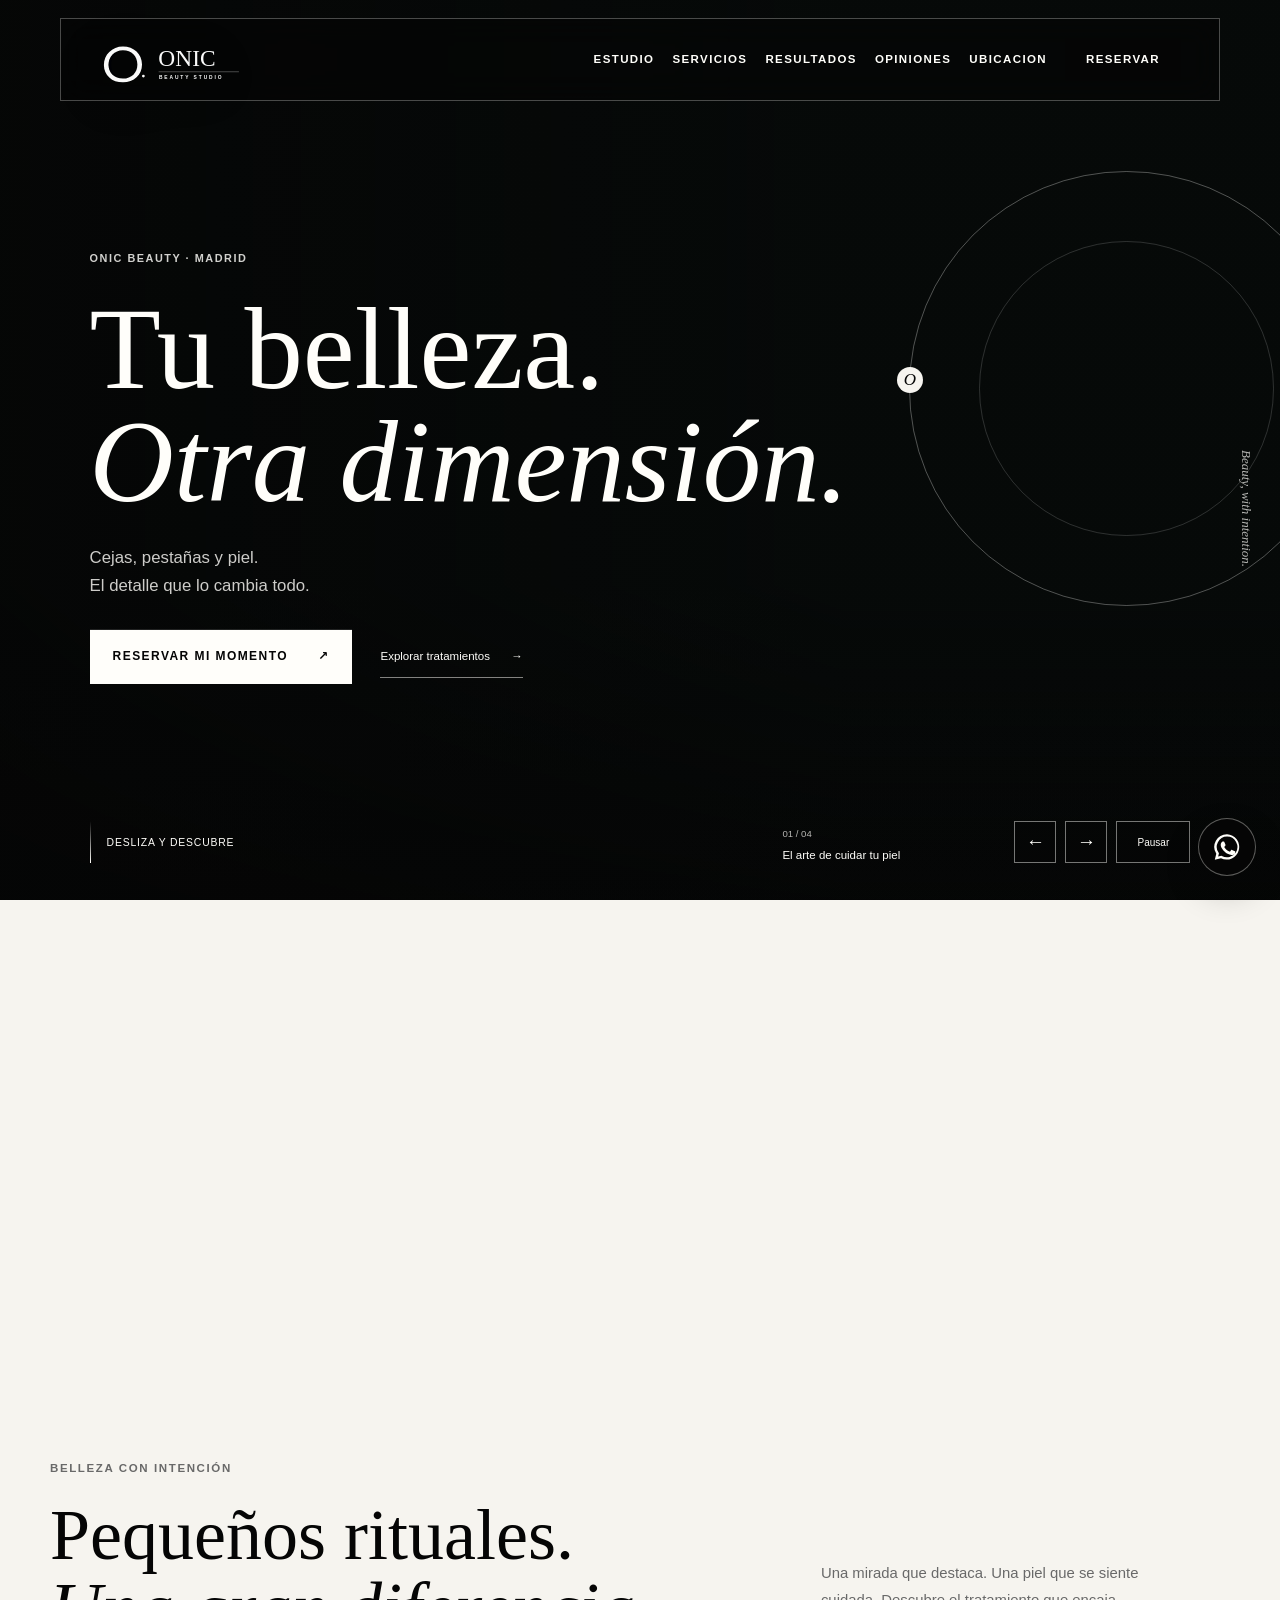
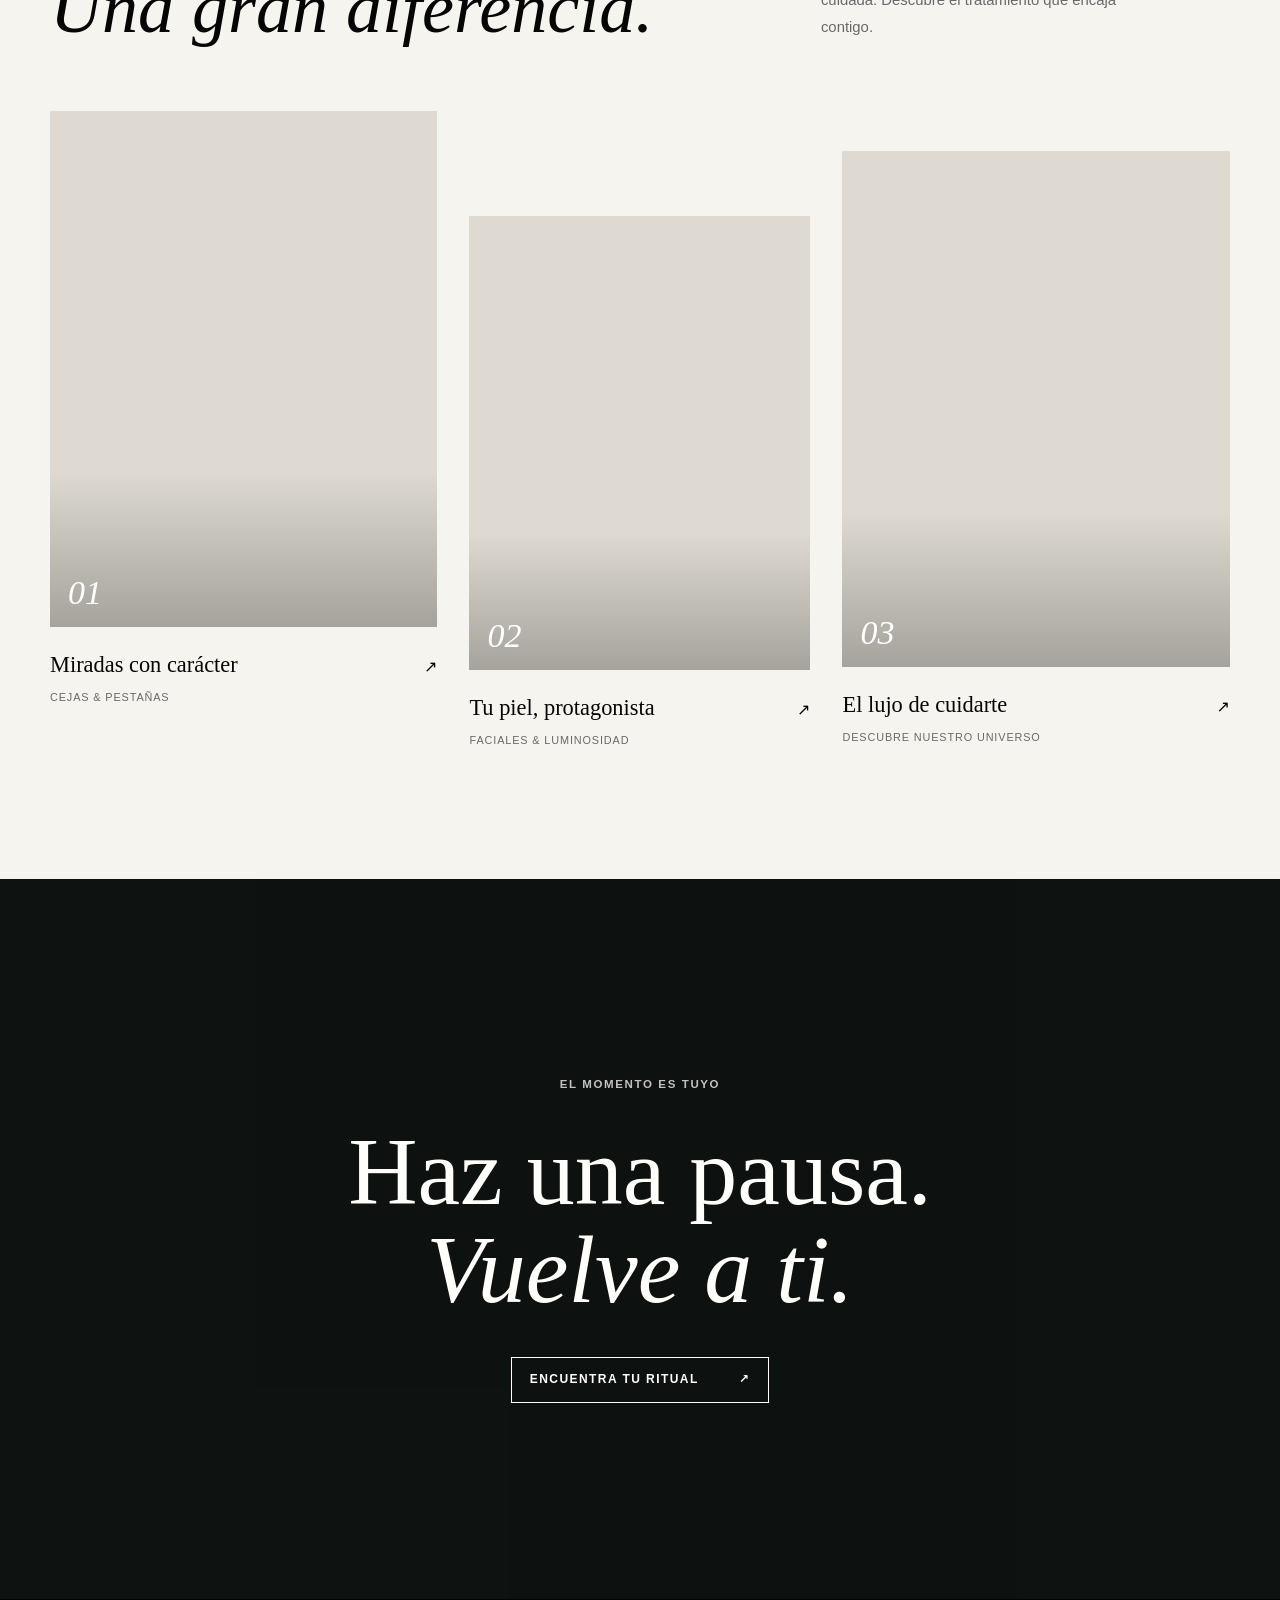
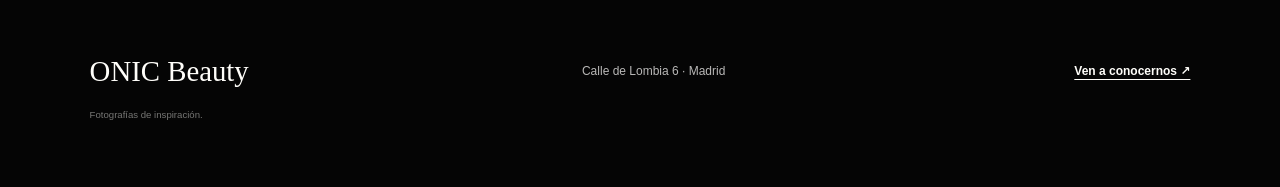
==== index.html @ 99eba58e "Add immersive photographic parallax and responsive home experience" ====
﻿<!doctype html>
<html lang="es">
  <head>
    <meta charset="utf-8" />
    <meta name="viewport" content="width=device-width, initial-scale=1" />
    <title>ONIC Beauty Madrid | Beauty Studio</title>
    <meta
      name="description"
      content="ONIC Beauty Madrid. Salon especializado en cejas, pestanas, faciales y micropigmentacion."
    />
    <meta name="theme-color" content="#070b0a" />
    <link rel="preload" href="assets/logo-onic.svg" as="image" />
    <link rel="preconnect" href="https://images.unsplash.com" />
    <link rel="preload" as="image" href="https://images.unsplash.com/photo-1570172619644-dfd03ed5d881?auto=format&amp;fit=crop&amp;w=1800&amp;q=85" />
    <link rel="icon" href="assets/logo-onic.svg" type="image/svg+xml" />
    <link rel="stylesheet" href="styles.css" />
    <link rel="stylesheet" href="motion.css?v=20261016" />
  </head>
  <body class="home-video-page">
    <header class="site-header video-header">
      <a class="brand" href="index.html" aria-label="ONIC Beauty inicio">
        <img class="brand-logo" src="assets/logo-onic.svg" alt="ONIC Beauty" />
      </a>
      <button class="menu-toggle" type="button" aria-expanded="false" aria-controls="site-nav">
        <span></span>
        <span></span>
        <span></span>
        <span class="sr-only">Abrir menu</span>
      </button>
      <nav class="site-nav" id="site-nav" aria-label="Navegacion principal">
        <a href="estudio.html">Estudio</a>
        <a href="servicios.html">Servicios</a>
        <a href="resultados.html">Resultados</a>
        <a href="opiniones.html">Opiniones</a>
        <a href="ubicacion.html">Ubicacion</a>
        <a class="nav-cta" href="https://www.treatwell.es/establecimiento/onic-beauty/">Reservar</a>
      </nav>
    </header>

    <main class="home-main">
      <section class="cover-story" aria-label="Bienvenida a ONIC Beauty">
        <div class="video-cover treatment-demo cover-sticky" data-cover data-parallax-scene>
          <div class="demo-slide is-active" data-cover-slide data-caption="El arte de cuidar tu piel">
            <img data-parallax="76" data-depth="18" fetchpriority="high" src="https://images.unsplash.com/photo-1570172619644-dfd03ed5d881?auto=format&amp;fit=crop&amp;w=1800&amp;q=85" alt="Un momento de cuidado facial" width="1800" height="1200" />
          </div>
          <div class="demo-slide" data-cover-slide data-caption="Un momento solo para ti" aria-hidden="true">
            <img data-parallax="76" data-depth="18" src="https://images.unsplash.com/photo-1515377905703-c4788e51af15?auto=format&amp;fit=crop&amp;w=1800&amp;q=85" alt="La calma de un ritual de belleza" width="1800" height="1200" />
          </div>
          <div class="demo-slide" data-cover-slide data-caption="La belleza está en los detalles" aria-hidden="true">
            <img data-parallax="76" data-depth="18" src="https://images.unsplash.com/photo-1595476108010-b4d1f102b1b1?auto=format&amp;fit=crop&amp;w=1800&amp;q=85" alt="Inspiración de belleza natural" width="1800" height="1200" />
          </div>
          <div class="demo-slide" data-cover-slide data-caption="Tu próximo ritual empieza aquí" aria-hidden="true">
            <img data-parallax="76" data-depth="18" src="https://images.unsplash.com/photo-1522335789203-aabd1fc54bc9?auto=format&amp;fit=crop&amp;w=1800&amp;q=85" alt="Texturas y productos de belleza" width="1800" height="1200" />
          </div>
          <div class="video-shade" aria-hidden="true"></div>
          <div class="cover-orbit" aria-hidden="true"><span>O</span></div>
          <div class="cover-content">
            <p class="eyebrow">ONIC Beauty · Madrid</p>
            <h1>Tu belleza.<br /><em>Otra dimensión.</em></h1>
            <p class="cover-copy">Cejas, pestañas y piel.<br />El detalle que lo cambia todo.</p>
            <div class="hero-actions">
              <a class="button primary" href="https://www.treatwell.es/establecimiento/onic-beauty/">Reservar mi momento <span aria-hidden="true">↗</span></a>
              <a class="cover-link" href="servicios.html">Explorar tratamientos <span aria-hidden="true">→</span></a>
            </div>
          </div>
          <div class="cover-bottom">
            <a class="scroll-cue" href="#rituales"><span class="scroll-line" aria-hidden="true"></span>Desliza y descubre</a>
            <div class="cover-controls" role="group" aria-label="Imágenes de portada">
              <div class="cover-caption"><span data-cover-number>01 / 04</span><p data-cover-caption>El arte de cuidar tu piel</p></div>
              <button class="cover-arrow" type="button" data-cover-prev aria-label="Imagen anterior de portada">←</button>
              <button class="cover-arrow" type="button" data-cover-next aria-label="Imagen siguiente de portada">→</button>
              <button class="cover-pause" type="button" data-cover-pause aria-label="Pausar presentación de portada" aria-pressed="false">Pausar</button>
            </div>
          </div>
          <span class="cover-edge" aria-hidden="true">Beauty, with intention.</span>
        </div>
      </section>

      <section class="home-rituals section" id="rituales">
        <div class="ritual-heading" data-reveal>
          <p class="eyebrow">Belleza con intención</p>
          <h2>Pequeños rituales.<br /><em>Una gran diferencia.</em></h2>
          <p>Una mirada que destaca. Una piel que se siente cuidada. Descubre el tratamiento que encaja contigo.</p>
        </div>
        <div class="treatment-grid">
          <a class="treatment-item" href="servicios.html" data-reveal>
            <div class="treatment-photo" data-parallax-scene><img data-parallax="52" data-depth="8" src="https://images.unsplash.com/photo-1595476108010-b4d1f102b1b1?auto=format&amp;fit=crop&amp;w=900&amp;q=85" alt="Inspiración para tu ritual de belleza" loading="lazy" width="900" height="1200" /><span class="photo-index" aria-hidden="true">01</span></div>
            <div class="treatment-label"><h3>Miradas con carácter</h3><span aria-hidden="true">↗</span></div>
            <p>Cejas &amp; pestañas</p>
          </a>
          <a class="treatment-item" href="servicios.html" data-reveal>
            <div class="treatment-photo" data-parallax-scene><img data-parallax="-42" data-depth="12" src="https://images.unsplash.com/photo-1570172619644-dfd03ed5d881?auto=format&amp;fit=crop&amp;w=900&amp;q=85" alt="Masaje facial como inspiración de cuidado" loading="lazy" width="900" height="1200" /><span class="photo-index" aria-hidden="true">02</span></div>
            <div class="treatment-label"><h3>Tu piel, protagonista</h3><span aria-hidden="true">↗</span></div>
            <p>Faciales &amp; luminosidad</p>
          </a>
          <a class="treatment-item" href="estudio.html" data-reveal>
            <div class="treatment-photo" data-parallax-scene><img data-parallax="62" data-depth="6" src="https://images.unsplash.com/photo-1522335789203-aabd1fc54bc9?auto=format&amp;fit=crop&amp;w=900&amp;q=85" alt="Detalles y herramientas de belleza" loading="lazy" width="900" height="1200" /><span class="photo-index" aria-hidden="true">03</span></div>
            <div class="treatment-label"><h3>El lujo de cuidarte</h3><span aria-hidden="true">↗</span></div>
            <p>Descubre nuestro universo</p>
          </a>
        </div>
      </section>

      <section class="ritual-banner" data-parallax-scene aria-label="Tu momento ONIC">
        <img data-parallax="85" src="https://images.unsplash.com/photo-1515377905703-c4788e51af15?auto=format&amp;fit=crop&amp;w=1800&amp;q=85" alt="Un instante de calma e inspiración" loading="lazy" width="1800" height="1200" />
        <div class="ritual-banner-shade" aria-hidden="true"></div>
        <div class="ritual-banner-content" data-reveal>
          <p class="eyebrow">El momento es tuyo</p>
          <h2>Haz una pausa.<br /><em>Vuelve a ti.</em></h2>
          <a class="button" href="https://www.treatwell.es/establecimiento/onic-beauty/">Encuentra tu ritual <span aria-hidden="true">↗</span></a>
        </div>
      </section>
    </main>

    <footer class="site-footer home-footer"><strong>ONIC Beauty</strong><span>Calle de Lombia 6 · Madrid</span><a href="ubicacion.html">Ven a conocernos ↗</a><small>Fotografías de inspiración.</small></footer>

    <a
      class="whatsapp-float"
      href="https://wa.me/34617253991?text=Hola%20ONIC%20Beauty%2C%20me%20gustaria%20pedir%20informacion%20o%20reservar%20una%20cita."
      aria-label="Escribir por WhatsApp"
    >
      <svg viewBox="0 0 32 32" aria-hidden="true">
        <path d="M16.02 3.2A12.7 12.7 0 0 0 5.3 22.74L3.8 28.8l6.18-1.47A12.7 12.7 0 1 0 16.02 3.2Zm0 2.34a10.36 10.36 0 0 1 8.78 15.84 10.34 10.34 0 0 1-13.93 3.63l-.44-.26-3.27.78.8-3.2-.29-.46A10.35 10.35 0 0 1 16.02 5.54Zm-4.1 4.98c-.24 0-.62.09-.95.45-.33.37-1.25 1.22-1.25 2.97s1.28 3.45 1.46 3.69c.18.24 2.47 3.95 6.1 5.38 3.02 1.19 3.64.95 4.3.89.66-.06 2.12-.87 2.42-1.7.3-.84.3-1.56.21-1.7-.09-.16-.33-.25-.69-.43-.36-.18-2.12-1.04-2.45-1.16-.33-.12-.57-.18-.81.18-.24.36-.93 1.16-1.14 1.4-.21.24-.42.27-.78.09-.36-.18-1.52-.56-2.9-1.79-1.07-.95-1.8-2.13-2.01-2.49-.21-.36-.02-.55.16-.73.16-.16.36-.42.54-.63.18-.21.24-.36.36-.6.12-.24.06-.45-.03-.63-.09-.18-.81-1.95-1.11-2.67-.29-.7-.59-.61-.81-.62h-.62Z" />
      </svg>
    </a>

    <script src="script.js?v=20261016"></script>
  </body>
</html>
---- styles.css ----
:root {
  --ivory: #faf7f2;
  --warm-white: #fffdfc;
  --ink: #211d1b;
  --muted: #d8c9bd;
  --clay: #c8957a;
  --rose: #b9838f;
  --sage: #7e9278;
  --gold: #d9b876;
  --deep: #070b0a;
  --wine: #251719;
  --moss: #18251f;
  --surface: rgba(255, 247, 238, 0.1);
  --surface-strong: rgba(255, 247, 238, 0.16);
  --border: rgba(239, 218, 190, 0.22);
  --shadow: 0 24px 70px rgba(0, 0, 0, 0.28);
  --radius: 8px;
  font-family: Manrope, Inter, ui-sans-serif, system-ui, -apple-system, BlinkMacSystemFont, "Segoe UI", sans-serif;
}

* {
  box-sizing: border-box;
}

html {
  scroll-behavior: smooth;
}

body {
  margin: 0;
  color: #f7efe5;
  background:
    radial-gradient(circle at 16% 8%, rgba(185, 131, 143, 0.28), transparent 26rem),
    radial-gradient(circle at 86% 18%, rgba(126, 146, 120, 0.24), transparent 28rem),
    linear-gradient(135deg, #070b0a 0%, #251719 48%, #18251f 100%);
  line-height: 1.5;
}

.home-video-page {
  min-height: 100vh;
  overflow: hidden;
  background: #070b0a;
}

img {
  display: block;
  max-width: 100%;
}

a {
  color: inherit;
  text-decoration: none;
}

button,
a {
  -webkit-tap-highlight-color: transparent;
}

.sr-only {
  position: absolute;
  width: 1px;
  height: 1px;
  padding: 0;
  margin: -1px;
  overflow: hidden;
  clip: rect(0, 0, 0, 0);
  white-space: nowrap;
  border: 0;
}

.site-header {
  position: sticky;
  top: 0;
  z-index: 20;
  display: flex;
  align-items: center;
  justify-content: space-between;
  min-height: 68px;
  padding: 12px 18px;
  background: rgba(7, 11, 10, 0.68);
  border-bottom: 1px solid var(--border);
  backdrop-filter: blur(18px);
}

.brand {
  display: inline-flex;
  align-items: center;
  gap: 10px;
  font-weight: 800;
  flex: 0 0 auto;
}

.brand-logo {
  width: 142px;
  height: auto;
  filter: drop-shadow(0 10px 26px rgba(0, 0, 0, 0.38));
}

.brand-mark {
  display: grid;
  place-items: center;
  width: 36px;
  height: 36px;
  color: var(--warm-white);
  background: var(--ink);
  border-radius: 50%;
  font-family: Georgia, serif;
}

.menu-toggle {
  display: grid;
  gap: 5px;
  width: 42px;
  height: 42px;
  padding: 10px;
  background: rgba(15, 16, 15, 0.82);
  border: 1px solid rgba(247, 228, 183, 0.2);
  border-radius: var(--radius);
  box-shadow: 0 10px 24px rgba(0, 0, 0, 0.22);
}

.menu-toggle span:not(.sr-only) {
  display: block;
  height: 2px;
  background: #f7efe5;
}

.site-nav {
  position: absolute;
  top: 68px;
  right: 14px;
  left: 14px;
  display: none;
  padding: 14px;
  background: rgba(7, 11, 10, 0.94);
  border: 1px solid var(--border);
  border-radius: var(--radius);
  box-shadow: var(--shadow);
}

.site-nav.is-open {
  display: grid;
  gap: 8px;
}

.site-nav a {
  padding: 11px 12px;
  color: rgba(247, 239, 229, 0.76);
  font-weight: 800;
}

.site-nav .nav-cta {
  color: #120f0d;
  text-align: center;
  background: linear-gradient(135deg, #f7e4b7, #b88a4b);
  border-radius: var(--radius);
}

.site-nav a.is-active {
  color: #fff7ec;
  background: rgba(255, 247, 238, 0.13);
  border-radius: var(--radius);
}

.video-header {
  position: fixed;
  top: 14px;
  right: 0;
  left: 0;
  width: min(1160px, calc(100% - 28px));
  margin: 0 auto;
  min-height: 64px;
  color: var(--warm-white);
  background: rgba(7, 11, 10, 0.5);
  border: 1px solid rgba(247, 228, 183, 0.16);
  border-radius: 999px;
  box-shadow: 0 18px 60px rgba(0, 0, 0, 0.28);
}

.video-header .site-nav a {
  color: rgba(255, 253, 252, 0.78);
}

.video-header .site-nav .nav-cta {
  color: var(--ink);
  background: linear-gradient(135deg, #f7e4b7, #b88a4b);
}

.video-cover {
  position: relative;
  height: 100vh;
  min-height: 560px;
  overflow: hidden;
  background: #070b0a;
}

.hero-video,
.demo-slide,
.video-shade {
  position: absolute;
  inset: 0;
  width: 100%;
  height: 100%;
}

.hero-video,
.demo-slide img {
  width: 100%;
  height: 100%;
  object-fit: cover;
}

.demo-slide {
  opacity: 0;
  animation: treatmentDemo 24s infinite;
}

.demo-slide img {
  transform: scale(1.08);
  animation: treatmentZoom 24s infinite;
}

.slide-one {
  animation-delay: 0s;
}

.slide-one img {
  animation-delay: 0s;
}

.slide-two {
  animation-delay: 6s;
}

.slide-two img {
  animation-delay: 6s;
  object-position: 62% center;
}

.slide-three {
  animation-delay: 12s;
}

.slide-three img {
  animation-delay: 12s;
  object-position: center 42%;
}

.slide-four {
  animation-delay: 18s;
}

.slide-four img {
  animation-delay: 18s;
  object-position: 48% center;
}

.video-shade {
  background:
    radial-gradient(circle at 50% 46%, rgba(255, 240, 199, 0.14), transparent 28%),
    linear-gradient(180deg, rgba(7, 11, 10, 0.28), rgba(7, 11, 10, 0.82));
}

.hero {
  display: grid;
  min-height: calc(100vh - 68px);
  background: transparent;
}

.cinematic-hero {
  gap: 0;
  overflow: hidden;
  background:
    radial-gradient(circle at 18% 22%, rgba(217, 184, 118, 0.16), transparent 28%),
    linear-gradient(135deg, rgba(255, 247, 238, 0.08), rgba(185, 131, 143, 0.12) 58%, rgba(126, 146, 120, 0.16));
}

.hero-media {
  min-height: 42vh;
  overflow: hidden;
}

.hero-media img {
  width: 100%;
  height: 100%;
  min-height: 42vh;
  object-fit: cover;
}

.hero-content {
  display: grid;
  align-content: center;
  gap: 18px;
  padding: 32px 20px 40px;
}

.eyebrow {
  margin: 0;
  color: var(--gold);
  font-size: 0.76rem;
  font-weight: 900;
  text-transform: uppercase;
}

h1,
h2,
h3,
p {
  margin-top: 0;
}

h1,
h2 {
  font-family: "Bodoni 72", Didot, "Bodoni MT", Georgia, "Times New Roman", serif;
  font-weight: 500;
  line-height: 1.02;
}

h1 {
  max-width: 10ch;
  margin-bottom: 0;
  font-size: 4rem;
  text-wrap: balance;
}

h2 {
  margin-bottom: 14px;
  font-size: 2.35rem;
  text-wrap: balance;
}

h3 {
  margin-bottom: 8px;
  font-size: 1.08rem;
}

.hero-copy {
  max-width: 36rem;
  color: rgba(247, 239, 229, 0.78);
  font-size: 1.1rem;
}

.beauty-motion {
  position: relative;
  min-height: 52vh;
  padding: 22px;
  overflow: hidden;
}

.beauty-motion::before {
  position: absolute;
  inset: 12% 8% auto auto;
  width: 150px;
  height: 150px;
  content: "";
  background: rgba(126, 146, 120, 0.23);
  border-radius: 50%;
  filter: blur(2px);
  animation: breathe 5s ease-in-out infinite;
}

.motion-frame {
  position: absolute;
  overflow: hidden;
  background: var(--surface-strong);
  border: 1px solid rgba(255, 253, 252, 0.62);
  border-radius: var(--radius);
  box-shadow: var(--shadow);
}

.motion-frame img {
  width: 100%;
  height: 100%;
  object-fit: cover;
  animation: imageDrift 9s ease-in-out infinite alternate;
}

.frame-main {
  inset: 8% 12% 14% 13%;
  animation: floatMain 7s ease-in-out infinite;
}

.frame-top {
  top: 4%;
  right: 4%;
  width: 42%;
  height: 34%;
  animation: floatTop 6.5s ease-in-out infinite;
}

.frame-bottom {
  bottom: 5%;
  left: 5%;
  width: 44%;
  height: 32%;
  animation: floatBottom 6s ease-in-out infinite;
}

.motion-caption {
  position: absolute;
  right: 18px;
  bottom: 18px;
  display: grid;
  gap: 2px;
  max-width: min(280px, calc(100% - 36px));
  padding: 13px 15px;
  color: var(--warm-white);
  background: rgba(33, 29, 27, 0.78);
  border-radius: var(--radius);
  box-shadow: 0 18px 45px rgba(33, 29, 27, 0.2);
}

.motion-caption span {
  color: #f0d6c8;
  font-size: 0.78rem;
  font-weight: 850;
  text-transform: uppercase;
}

.trust-row {
  display: flex;
  flex-wrap: wrap;
  gap: 8px;
}

.trust-row span,
.tag {
  display: inline-flex;
  align-items: center;
  min-height: 30px;
  padding: 5px 10px;
  color: #f7efe5;
  background: rgba(255, 247, 238, 0.12);
  border: 1px solid var(--border);
  border-radius: 999px;
  font-size: 0.82rem;
  font-weight: 800;
}

.hero-actions {
  display: flex;
  flex-wrap: wrap;
  gap: 10px;
}

.button {
  display: inline-flex;
  align-items: center;
  justify-content: center;
  min-height: 46px;
  padding: 12px 18px;
  border: 1px solid rgba(247, 228, 183, 0.5);
  border-radius: var(--radius);
  font-weight: 850;
}

.button.primary {
  color: #120f0d;
  background: linear-gradient(135deg, #f7e4b7, #b88a4b);
}

.button.ghost {
  color: #f7efe5;
  background: rgba(255, 247, 238, 0.08);
}

.section {
  width: min(1120px, calc(100% - 36px));
  margin: 0 auto;
  padding: 56px 0;
}

.page-hero {
  display: grid;
  gap: 16px;
  width: min(960px, calc(100% - 36px));
  margin: 0 auto;
  padding: 76px 0 30px;
}

.page-hero h1 {
  max-width: 12ch;
  font-size: 3.2rem;
}

.page-hero p:not(.eyebrow) {
  max-width: 42rem;
  color: rgba(247, 239, 229, 0.72);
  font-size: 1.08rem;
}

.intro-strip {
  display: grid;
  gap: 12px;
  padding: 22px 0;
}

.intro-strip div {
  display: grid;
  gap: 3px;
  padding: 18px;
  background: var(--surface);
  border: 1px solid var(--border);
  border-radius: var(--radius);
}

.intro-strip span,
.service-meta span,
.hours span {
  color: rgba(247, 239, 229, 0.62);
  font-size: 0.88rem;
}

.split {
  display: grid;
  gap: 28px;
}

.quick-links {
  display: grid;
  gap: 12px;
}

.quick-links a {
  display: grid;
  gap: 7px;
  padding: 18px;
  background: linear-gradient(145deg, rgba(255, 247, 238, 0.14), rgba(255, 247, 238, 0.06));
  border: 1px solid var(--border);
  border-radius: var(--radius);
  box-shadow: 0 14px 35px rgba(33, 29, 27, 0.06);
}

.quick-links span {
  color: var(--gold);
  font-weight: 900;
}

.quick-links p {
  margin: 0;
  color: rgba(247, 239, 229, 0.66);
}

.section-heading p {
  max-width: 39rem;
  color: rgba(247, 239, 229, 0.68);
}

.section-heading.compact {
  margin-bottom: 22px;
}

.carousel {
  overflow: hidden;
}

.carousel-track {
  position: relative;
  aspect-ratio: 4 / 5;
  overflow: hidden;
  background: rgba(255, 247, 238, 0.1);
  border-radius: var(--radius);
  box-shadow: var(--shadow);
}

.carousel-slide {
  position: absolute;
  inset: 0;
  margin: 0;
  opacity: 0;
  transition: opacity 420ms ease;
}

.carousel-slide.is-active {
  opacity: 1;
}

.carousel-slide img {
  width: 100%;
  height: 100%;
  object-fit: cover;
}

.carousel-slide figcaption {
  position: absolute;
  right: 12px;
  bottom: 12px;
  left: 12px;
  padding: 10px 12px;
  color: var(--warm-white);
  background: rgba(33, 29, 27, 0.72);
  border-radius: var(--radius);
  font-size: 0.92rem;
  font-weight: 800;
}

.carousel-controls {
  display: flex;
  align-items: center;
  justify-content: space-between;
  gap: 12px;
  margin-top: 14px;
}

.icon-button,
.carousel-dots button {
  display: grid;
  place-items: center;
  border: 1px solid var(--border);
  border-radius: 999px;
  background: rgba(255, 247, 238, 0.14);
}

.icon-button {
  width: 44px;
  height: 44px;
  color: #f7efe5;
  font-size: 1.8rem;
}

.carousel-dots {
  display: flex;
  justify-content: center;
  gap: 8px;
}

.carousel-dots button {
  width: 11px;
  height: 11px;
  padding: 0;
}

.carousel-dots button.is-active {
  background: var(--gold);
}

.service-grid {
  display: grid;
  gap: 14px;
}

.service-card,
.rating-card,
.team-card,
.location-panel {
  background: linear-gradient(145deg, rgba(255, 247, 238, 0.14), rgba(255, 247, 238, 0.07));
  border: 1px solid var(--border);
  border-radius: var(--radius);
  backdrop-filter: blur(18px);
}

.service-card {
  display: grid;
  gap: 12px;
  padding: 18px;
}

.service-card.featured {
  border-color: rgba(247, 228, 183, 0.48);
  box-shadow: var(--shadow);
}

.service-card p {
  margin-bottom: 0;
  color: rgba(247, 239, 229, 0.68);
}

.service-meta {
  display: flex;
  align-items: center;
  justify-content: space-between;
  gap: 12px;
}

.service-meta strong {
  white-space: nowrap;
}

.service-card a {
  justify-self: start;
  padding-bottom: 2px;
  color: var(--gold);
  border-bottom: 1px solid currentColor;
  font-weight: 850;
}

.category-list {
  display: grid;
  gap: 10px;
}

details {
  padding: 16px 18px;
  background: rgba(255, 247, 238, 0.1);
  border: 1px solid var(--border);
  border-radius: var(--radius);
}

summary {
  cursor: pointer;
  font-weight: 850;
}

details p {
  margin: 12px 0 0;
  color: rgba(247, 239, 229, 0.66);
}

.about {
  display: grid;
  gap: 18px;
  padding-inline: 18px;
  background:
    linear-gradient(135deg, rgba(217, 184, 118, 0.18), rgba(185, 131, 143, 0.1)),
    rgba(255, 247, 238, 0.08);
  border: 1px solid var(--border);
  border-radius: var(--radius);
}

.about > p {
  color: rgba(247, 239, 229, 0.7);
}

.highlight-grid {
  display: grid;
  gap: 10px;
}

.highlight-grid span {
  padding: 12px 14px;
  background: rgba(7, 11, 10, 0.2);
  border: 1px solid var(--border);
  border-radius: var(--radius);
  font-weight: 800;
}

.reviews {
  display: grid;
  gap: 16px;
}

.rating-card {
  padding: 22px;
}

.rating-card span {
  display: block;
  margin-bottom: 8px;
  font-family: Georgia, serif;
  font-size: 4rem;
  line-height: 1;
}

.rating-card p {
  margin: 10px 0 0;
  color: rgba(247, 239, 229, 0.7);
}

.review-list {
  display: grid;
  gap: 12px;
}

.page-reviews .review-list {
  grid-column: 1 / -1;
}

blockquote {
  margin: 0;
  padding: 18px;
  color: rgba(247, 239, 229, 0.74);
  background: rgba(255, 247, 238, 0.1);
  border: 1px solid var(--border);
  border-radius: var(--radius);
}

.location {
  display: grid;
  gap: 16px;
}

.gallery-grid {
  display: grid;
  gap: 14px;
}

.gallery-grid img {
  width: 100%;
  aspect-ratio: 4 / 5;
  object-fit: cover;
  border-radius: var(--radius);
  box-shadow: var(--shadow);
}

.location-panel,
.team-card {
  padding: 22px;
}

.hours {
  display: grid;
  gap: 10px;
  margin: 22px 0;
}

.hours div {
  display: flex;
  justify-content: space-between;
  gap: 12px;
  padding-bottom: 10px;
  border-bottom: 1px solid var(--border);
}

.avatar {
  display: grid;
  place-items: center;
  width: 72px;
  height: 72px;
  margin-bottom: 18px;
  color: var(--warm-white);
  background: linear-gradient(135deg, var(--rose), var(--sage));
  border-radius: 50%;
  font-family: Georgia, serif;
  font-size: 2.2rem;
}

.site-footer {
  display: grid;
  gap: 8px;
  padding: 34px 18px 96px;
  color: var(--warm-white);
  background: rgba(7, 11, 10, 0.92);
}

.site-footer span {
  color: rgba(255, 253, 252, 0.72);
}

.site-footer a {
  color: #f0d6c8;
  font-weight: 800;
}

.whatsapp-float {
  position: fixed;
  right: 16px;
  bottom: calc(16px + env(safe-area-inset-bottom));
  z-index: 50;
  display: grid;
  place-items: center;
  width: 58px;
  height: 58px;
  color: #fff;
  background: #25d366;
  border-radius: 50%;
  box-shadow: 0 14px 30px rgba(37, 211, 102, 0.35);
}

.whatsapp-float svg {
  width: 32px;
  height: 32px;
  fill: currentColor;
}

:focus-visible {
  outline: 3px solid rgba(126, 146, 120, 0.65);
  outline-offset: 3px;
}

@media (min-width: 720px) {
  .site-header {
    padding-inline: 28px;
  }

  .brand-logo {
    width: 158px;
  }

  .menu-toggle {
    display: none;
  }

  .site-nav {
    position: static;
    display: flex;
    align-items: center;
    gap: 6px;
    padding: 0;
    background: transparent;
    border: 0;
    box-shadow: none;
  }

  .video-header .site-nav {
    color: var(--warm-white);
  }

  .site-nav a {
    padding: 10px 12px;
  }

  .site-nav .nav-cta {
    padding-inline: 16px;
  }

  .hero {
    grid-template-columns: minmax(0, 1.02fr) minmax(0, 0.98fr);
  }

  .cinematic-hero {
    grid-template-columns: minmax(0, 0.88fr) minmax(0, 1.12fr);
  }

  .hero-media {
    order: 2;
    min-height: calc(100vh - 68px);
  }

  .hero-media img {
    min-height: calc(100vh - 68px);
  }

  .hero-content {
    padding: 64px clamp(32px, 6vw, 82px);
  }

  h1 {
    font-size: 5.6rem;
  }

  .page-hero {
    padding-top: 84px;
  }

  .page-hero h1 {
    font-size: 4.2rem;
  }

  .beauty-motion {
    min-height: calc(100vh - 68px);
  }

  .intro-strip,
  .reviews,
  .location {
    grid-template-columns: repeat(3, 1fr);
  }

  .split {
    grid-template-columns: 0.82fr 1.18fr;
    align-items: center;
  }

  .carousel-track {
    aspect-ratio: 16 / 11;
  }

  .service-grid {
    grid-template-columns: repeat(2, 1fr);
  }

  .service-card.featured {
    grid-column: span 2;
  }

  .highlight-grid,
  .category-list,
  .quick-links,
  .gallery-grid {
    grid-template-columns: repeat(2, 1fr);
  }

  .rating-card {
    grid-column: span 1;
  }

  .review-list {
    grid-column: span 2;
    grid-template-columns: repeat(3, 1fr);
  }

  .page-reviews .review-list {
    grid-column: span 2;
    grid-template-columns: repeat(2, 1fr);
  }

  .location-panel {
    grid-column: span 2;
  }

  .whatsapp-float {
    right: 24px;
    bottom: calc(24px + env(safe-area-inset-bottom));
  }
}

@media (min-width: 1024px) {
  .service-grid {
    grid-template-columns: repeat(3, 1fr);
  }

  .service-card.featured {
    grid-column: span 2;
  }

  .about {
    grid-template-columns: 0.85fr 1.15fr;
    align-items: start;
    padding: 42px;
  }

  .highlight-grid {
    grid-column: 1 / -1;
    grid-template-columns: repeat(4, 1fr);
  }

  .gallery-grid {
    grid-template-columns: repeat(3, 1fr);
  }
}

@media (prefers-reduced-motion: reduce) {
  *,
  *::before,
  *::after {
    scroll-behavior: auto !important;
    transition: none !important;
    animation: none !important;
  }
}

@media (prefers-reduced-motion: reduce) {
  .demo-slide:first-of-type {
    opacity: 1;
  }
}

@media (max-width: 719px) {
  .video-header {
    top: 10px;
    width: min(100% - 20px, 1160px);
    padding-inline: 14px;
  }

  .brand-logo {
    width: 126px;
  }

  .video-header .site-nav {
    background: rgba(7, 11, 10, 0.94);
    border-color: rgba(247, 228, 183, 0.18);
  }

  .video-header .menu-toggle {
    background: rgba(15, 16, 15, 0.86);
    border-color: rgba(247, 228, 183, 0.22);
  }
}

@media (min-width: 720px) and (max-width: 899px) {
  .menu-toggle {
    display: grid;
  }

  .site-nav {
    position: absolute;
    top: 68px;
    right: 14px;
    left: 14px;
    display: none;
    padding: 14px;
    background: rgba(7, 11, 10, 0.94);
    border: 1px solid var(--border);
    border-radius: var(--radius);
    box-shadow: var(--shadow);
  }

  .site-nav.is-open {
    display: grid;
    gap: 8px;
  }

  .video-header .site-nav {
    background: rgba(7, 11, 10, 0.94);
    border-color: rgba(247, 228, 183, 0.18);
  }
}

@keyframes floatMain {
  0%,
  100% {
    transform: translate3d(0, 0, 0) rotate(-1deg);
  }

  50% {
    transform: translate3d(0, -12px, 0) rotate(1deg);
  }
}

@keyframes floatTop {
  0%,
  100% {
    transform: translate3d(0, 0, 0) rotate(4deg);
  }

  50% {
    transform: translate3d(-10px, 10px, 0) rotate(2deg);
  }
}

@keyframes floatBottom {
  0%,
  100% {
    transform: translate3d(0, 0, 0) rotate(-4deg);
  }

  50% {
    transform: translate3d(12px, -8px, 0) rotate(-2deg);
  }
}

@keyframes imageDrift {
  from {
    transform: scale(1.04);
  }

  to {
    transform: scale(1.13) translate3d(-2%, 1%, 0);
  }
}

@keyframes breathe {
  0%,
  100% {
    transform: scale(1);
    opacity: 0.72;
  }

  50% {
    transform: scale(1.24);
    opacity: 0.38;
  }
}

@keyframes treatmentDemo {
  0% {
    opacity: 0;
  }

  7% {
    opacity: 1;
  }

  28% {
    opacity: 1;
  }

  35%,
  100% {
    opacity: 0;
  }
}

@keyframes treatmentZoom {
  0% {
    transform: scale(1.08) translate3d(0, 0, 0);
  }

  35% {
    transform: scale(1.18) translate3d(-1.5%, 1%, 0);
  }

  100% {
    transform: scale(1.18) translate3d(-1.5%, 1%, 0);
  }
}

/* Editorial luxury refresh inspired by high-fashion beauty sites. */
:root {
  --lux-black: #050505;
  --lux-white: #fffefa;
  --lux-paper: #f6f4ef;
  --lux-soft: #ece9e2;
  --lux-ink-2: #262626;
  --lux-muted: #696969;
  --lux-line: #d8d4cc;
  --lux-shadow: 0 26px 70px rgba(0, 0, 0, 0.12);
  --radius: 0;
  font-family: Arial, Helvetica, ui-sans-serif, system-ui, -apple-system, BlinkMacSystemFont, "Segoe UI", sans-serif;
}

body {
  color: var(--lux-black);
  background: var(--lux-paper);
  line-height: 1.45;
}

.home-video-page {
  background: var(--lux-black);
}

.site-header {
  min-height: 76px;
  padding: 16px 22px;
  background: rgba(255, 254, 250, 0.94);
  border-bottom: 1px solid rgba(5, 5, 5, 0.14);
  box-shadow: none;
}

.video-header {
  top: 18px;
  min-height: 70px;
  background: rgba(5, 5, 5, 0.46);
  border: 1px solid rgba(255, 254, 250, 0.28);
  border-radius: 0;
  backdrop-filter: blur(16px);
}

.brand-logo {
  width: 176px;
  filter: none;
}

.video-header .brand-logo {
  filter: invert(1) drop-shadow(0 10px 24px rgba(0, 0, 0, 0.34));
}

.site-nav {
  background: var(--lux-white);
  border: 1px solid rgba(5, 5, 5, 0.12);
  border-radius: 0;
}

.site-nav a {
  color: var(--lux-black);
  font-size: 0.72rem;
  font-weight: 700;
  text-transform: uppercase;
  letter-spacing: 0.12em;
}

.site-nav a:hover,
.site-nav a.is-active {
  color: var(--lux-black);
  background: transparent;
  text-decoration: underline;
  text-underline-offset: 5px;
}

.site-nav .nav-cta,
.video-header .site-nav .nav-cta {
  color: var(--lux-white);
  background: var(--lux-black);
  border: 1px solid var(--lux-black);
  border-radius: 0;
  text-decoration: none;
}

.video-header .site-nav a {
  color: var(--lux-white);
}

.menu-toggle {
  background: var(--lux-black);
  border-color: var(--lux-black);
  border-radius: 0;
  box-shadow: none;
}

.menu-toggle span:not(.sr-only) {
  height: 1px;
  background: var(--lux-white);
}

.video-shade {
  background:
    linear-gradient(180deg, rgba(0, 0, 0, 0.38), rgba(0, 0, 0, 0.16) 42%, rgba(0, 0, 0, 0.72)),
    radial-gradient(circle at 50% 58%, rgba(0, 0, 0, 0), rgba(0, 0, 0, 0.36));
}

.demo-slide img {
  filter: grayscale(0.18) contrast(1.05);
}

h1,
h2 {
  font-family: Didot, "Bodoni 72", "Times New Roman", Georgia, serif;
  font-weight: 400;
  letter-spacing: 0;
}

h1 {
  max-width: 13ch;
  font-size: 3.8rem;
}

h2 {
  font-size: 2.8rem;
}

h3 {
  font-size: 1rem;
  font-weight: 700;
  text-transform: uppercase;
  letter-spacing: 0.08em;
}

.eyebrow,
.tag,
.trust-row span,
.service-meta span,
.hours span,
.intro-strip span {
  color: var(--lux-muted);
  font-size: 0.72rem;
  font-weight: 700;
  text-transform: uppercase;
  letter-spacing: 0.14em;
}

.page-hero {
  width: min(1040px, calc(100% - 40px));
  padding: 96px 0 46px;
  border-bottom: 1px solid var(--lux-line);
}

.page-hero h1 {
  max-width: 15ch;
  font-size: 3.7rem;
}

.page-hero p:not(.eyebrow),
.section-heading p,
.hero-copy,
.quick-links p,
.service-card p,
details p,
.about > p,
.rating-card p,
blockquote {
  color: var(--lux-muted);
}

.cinematic-hero {
  min-height: calc(100vh - 76px);
  background: var(--lux-paper);
  border-bottom: 1px solid var(--lux-line);
}

.hero-content {
  gap: 22px;
}

.beauty-motion::before,
.motion-caption {
  display: none;
}

.motion-frame {
  border: 0;
  border-radius: 0;
  box-shadow: var(--lux-shadow);
  background: var(--lux-white);
}

.motion-frame img,
.gallery-grid img,
.carousel-slide img {
  filter: grayscale(0.08) contrast(1.02);
}

.frame-main {
  inset: 6% 8% 12% 12%;
}

.frame-top,
.frame-bottom {
  border: 8px solid var(--lux-paper);
}

.section {
  width: min(1180px, calc(100% - 40px));
  padding: 70px 0;
}

.intro-strip {
  gap: 0;
  border-top: 1px solid var(--lux-line);
  border-bottom: 1px solid var(--lux-line);
}

.intro-strip div,
.quick-links a,
.service-card,
.rating-card,
.team-card,
.location-panel,
details,
blockquote {
  background: var(--lux-white);
  border: 1px solid var(--lux-line);
  border-radius: 0;
  box-shadow: none;
}

.intro-strip div {
  border-width: 0 0 1px;
}

.quick-links {
  gap: 0;
}

.quick-links a {
  padding: 24px;
  border-bottom: 0;
}

.quick-links a:last-child {
  border-bottom: 1px solid var(--lux-line);
}

.quick-links span {
  color: var(--lux-black);
  font-family: Didot, "Bodoni 72", serif;
  font-size: 1.5rem;
  font-weight: 400;
}

.button,
.service-card a {
  border-radius: 0;
  font-size: 0.75rem;
  font-weight: 700;
  text-transform: uppercase;
  letter-spacing: 0.12em;
  transition: color 180ms ease, background 180ms ease, border-color 180ms ease;
}

.button.primary,
.button.ghost:hover,
.service-card a:hover {
  color: var(--lux-white);
  background: var(--lux-black);
  border-color: var(--lux-black);
}

.button.ghost,
.button.primary:hover {
  color: var(--lux-black);
  background: transparent;
  border-color: var(--lux-black);
}

.trust-row span,
.tag {
  color: var(--lux-black);
  background: transparent;
  border: 1px solid var(--lux-line);
  border-radius: 0;
}

.service-grid {
  gap: 0;
  border-top: 1px solid var(--lux-line);
  border-left: 1px solid var(--lux-line);
}

.service-card {
  padding: 26px;
  border-top: 0;
  border-left: 0;
}

.service-card.featured {
  border-color: var(--lux-line);
  box-shadow: none;
}

.service-card a {
  justify-self: stretch;
  margin-top: 8px;
  padding: 12px 14px;
  color: var(--lux-black);
  text-align: center;
  border: 1px solid var(--lux-black);
}

.category-list {
  gap: 0;
}

details {
  border-bottom: 0;
}

details:last-child {
  border-bottom: 1px solid var(--lux-line);
}

summary {
  padding: 4px 0;
  font-size: 0.82rem;
  text-transform: uppercase;
  letter-spacing: 0.1em;
}

.about {
  background: var(--lux-black);
  color: var(--lux-white);
  border: 0;
  border-radius: 0;
}

.about .eyebrow,
.about > p {
  color: rgba(255, 254, 250, 0.7);
}

.highlight-grid span {
  background: transparent;
  border: 1px solid rgba(255, 254, 250, 0.28);
  border-radius: 0;
  font-size: 0.78rem;
  text-transform: uppercase;
  letter-spacing: 0.1em;
}

.carousel {
  overflow: visible;
}

.carousel-track {
  aspect-ratio: 4 / 5;
  border-radius: 0;
  box-shadow: var(--lux-shadow);
  background: var(--lux-white);
}

.carousel-slide figcaption {
  right: 0;
  bottom: 0;
  left: auto;
  max-width: min(360px, 80%);
  padding: 14px 18px;
  color: var(--lux-white);
  background: var(--lux-black);
  border-radius: 0;
  font-size: 0.74rem;
  text-transform: uppercase;
  letter-spacing: 0.1em;
}

.icon-button,
.carousel-dots button {
  color: var(--lux-black);
  background: transparent;
  border: 1px solid var(--lux-black);
  border-radius: 0;
}

.carousel-dots button {
  width: 28px;
  height: 2px;
  border: 0;
  background: var(--lux-line);
}

.carousel-dots button.is-active {
  background: var(--lux-black);
}

.gallery-grid {
  gap: 1px;
  background: var(--lux-line);
}

.gallery-grid img {
  border-radius: 0;
  box-shadow: none;
}

.reviews {
  gap: 1px;
  background: var(--lux-line);
}

.rating-card span {
  font-family: Didot, "Bodoni 72", serif;
  color: var(--lux-black);
}

.location {
  gap: 1px;
  background: var(--lux-line);
}

.avatar {
  color: var(--lux-white);
  background: var(--lux-black);
  border-radius: 0;
  font-family: Didot, "Bodoni 72", serif;
}

.site-footer {
  color: var(--lux-white);
  background: var(--lux-black);
  border-top: 1px solid var(--lux-black);
}

.site-footer a {
  color: var(--lux-white);
  text-decoration: underline;
  text-underline-offset: 4px;
}

.whatsapp-float {
  color: var(--lux-white);
  background: var(--lux-black);
  border: 1px solid rgba(255, 254, 250, 0.35);
  box-shadow: 0 16px 34px rgba(0, 0, 0, 0.24);
}

@media (min-width: 720px) {
  .site-header {
    padding-inline: 38px;
  }

  .brand-logo {
    width: 196px;
  }

  .site-nav {
    gap: 18px;
  }

  .site-nav a {
    padding: 10px 0;
  }

  .site-nav .nav-cta {
    padding: 12px 20px;
  }

  .carousel-track {
    aspect-ratio: 16 / 10;
  }

  .intro-strip div {
    border-width: 0 1px 0 0;
  }

  .intro-strip div:last-child {
    border-right: 0;
  }
}

@media (max-width: 719px) {
  .video-header {
    top: 10px;
    width: min(100% - 20px, 1160px);
    border-radius: 0;
  }

  .brand-logo {
    width: 146px;
  }

  .video-header .site-nav,
  .site-nav {
    background: var(--lux-white);
    border-color: rgba(5, 5, 5, 0.16);
  }

  .video-header .site-nav a,
  .site-nav a {
    color: var(--lux-black);
  }

  .video-header .site-nav .nav-cta,
  .site-nav .nav-cta {
    color: var(--lux-white);
  }

  .page-hero h1 {
    font-size: 3rem;
  }
}
---- motion.css ----
/* Photographic depth: transforms only, with native scrolling and a static fallback. */
:root { --parallax-y: 0px; --depth-x: 0px; --depth-y: 0px; }
.home-video-page { overflow: visible; background: var(--lux-paper); }
.home-main { overflow: clip; }
.cover-story { position: relative; height: 150vh; height: 150svh; --cover-progress: 0; }
.cover-sticky { position: sticky; top: 0; height: 100vh; height: 100svh; min-height: 640px; color: var(--lux-white); isolation: isolate; }
.cover-sticky .demo-slide { animation: none; opacity: 0; transition: opacity 1.3s ease; pointer-events: none; }
.cover-sticky .demo-slide:first-child, .cover-sticky .demo-slide.is-active { opacity: 0; }
.cover-sticky .demo-slide.is-active { opacity: 1; }
[data-parallax-scene] { position: relative; }
.cover-sticky[data-parallax-scene] { position: sticky; }
.cover-sticky .demo-slide img,
.treatment-photo img,
.ritual-banner > img,
.motion-frame img[data-parallax],
.carousel-slide img[data-parallax],
.gallery-photo img[data-parallax] {
  position: absolute;
  inset: -12% -10%;
  width: 120%;
  height: 124%;
  max-width: none;
  object-fit: cover;
  animation: none;
  transform: translate3d(var(--depth-x), calc(var(--parallax-y) + var(--depth-y)), 0) scale(1.025);
}
.cover-sticky .demo-slide img { object-position: 60% center; filter: saturate(0.65) contrast(1.03); }
.cover-sticky .video-shade { z-index: 1; pointer-events: none; background: linear-gradient(90deg, rgba(5, 5, 5, .72), rgba(5, 5, 5, .23) 66%), linear-gradient(0deg, rgba(5, 5, 5, .65), transparent 35%); }
.cover-content { position: absolute; z-index: 3; left: max(7vw, calc((100vw - 1200px) / 2)); top: 50%; width: min(850px, 85%); transform: translate3d(0, calc(-46% - var(--cover-progress) * 42px), 0); }
.cover-content .eyebrow { color: rgba(255, 254, 250, .82); font-size: .68rem; margin-bottom: 25px; }
.cover-content h1 { max-width: 14ch; color: var(--lux-white); font-size: 7.3rem; line-height: .97; font-weight: 400; margin: 0 0 26px; }
.cover-content h1 em, .home-rituals h2 em, .ritual-banner h2 em { font-weight: 400; }
.cover-copy { color: rgba(255, 254, 250, .8); font-size: 1.05rem; margin-bottom: 30px; line-height: 1.65; }
.cover-content .hero-actions { align-items: center; gap: 28px; }
.cover-content .button.primary { background: var(--lux-white); color: var(--lux-black); border-color: var(--lux-white); gap: 30px; min-height: 54px; padding: 16px 22px; }
.cover-content .button.primary:hover { color: var(--lux-white); background: transparent; }
.cover-link { padding-block: 12px; font-size: .72rem; border-bottom: 1px solid rgba(255, 254, 250, .5); }
.cover-link span { margin-left: 18px; }
.cover-orbit { position: absolute; z-index: 2; width: 34vw; aspect-ratio: 1; right: -5vw; top: 19%; border: 1px solid rgba(255, 254, 250, .3); border-radius: 50%; transform: translateY(calc(var(--cover-progress) * -100px)); pointer-events: none; }
.cover-orbit::before { content: ''; position: absolute; inset: 16%; border: 1px solid rgba(255, 254, 250, .16); border-radius: 50%; }
.cover-orbit span { position: absolute; left: -13px; top: 45%; display: grid; place-items: center; width: 26px; height: 26px; border-radius: 50%; background: #f6f4ef; color: #050505; font: italic 17px Georgia, serif; }
.cover-bottom { position: absolute; z-index: 4; bottom: 36px; left: 7vw; right: 7vw; display: flex; align-items: center; justify-content: space-between; gap: 28px; }
.scroll-cue { display: flex; gap: 16px; align-items: center; font-size: .65rem; text-transform: uppercase; letter-spacing: .08em; }
.scroll-line { width: 1px; height: 42px; display: block; background: linear-gradient(transparent, var(--lux-white)); }
.cover-controls { display: flex; gap: 9px; align-items: center; }
.cover-caption { margin-right: 18px; min-width: 205px; }
.cover-caption span { font-size: .6rem; opacity: .7; }
.cover-caption p { margin: 4px 0 0; font-size: .72rem; }
.cover-arrow, .cover-pause { display: grid; place-items: center; flex: 0 0 auto; color: var(--lux-white); background: rgba(5, 5, 5, .2); border: 1px solid rgba(255, 254, 250, .45); cursor: pointer; }
.cover-arrow { width: 42px; height: 42px; font-size: 19px; }
.cover-pause { height: 42px; min-width: 74px; font: 10px Arial, sans-serif; padding: 8px; }
.cover-arrow:hover, .cover-pause:hover { color: var(--lux-black); background: var(--lux-white); }
.cover-pause:disabled { opacity: .7; cursor: default; }
.cover-edge { position: absolute; right: 26px; top: 50%; z-index: 2; writing-mode: vertical-rl; font: italic 13px Georgia, serif; opacity: .7; }
.video-header { transition: background 250ms ease, border-color 250ms ease; }
.video-header.is-scrolled { background: rgba(5, 5, 5, .93); }
.home-rituals { padding-block: 110px 120px; }
.ritual-heading { display: grid; grid-template-columns: 1fr .65fr; column-gap: 12%; align-items: end; margin-bottom: 65px; }
.ritual-heading .eyebrow { grid-column: 1 / -1; margin-bottom: 22px; }
.ritual-heading h2 { font-size: 4.5rem; margin-bottom: 0; }
.ritual-heading > p:last-child { color: var(--lux-muted); max-width: 320px; font-size: .93rem; line-height: 1.8; margin-bottom: 5px; }
.treatment-grid { display: grid; grid-template-columns: 1fr .88fr 1fr; align-items: start; gap: 32px; }
.treatment-item { display: block; min-width: 0; }
.treatment-item:nth-child(2) { margin-top: 105px; }
.treatment-item:nth-child(3) { margin-top: 40px; }
.treatment-photo { aspect-ratio: 3 / 4; overflow: hidden; background: #dedad1; isolation: isolate; }
.treatment-photo::after { content: ''; position: absolute; inset: 0; background: linear-gradient(transparent 70%, rgba(0, 0, 0, .25)); pointer-events: none; }
.treatment-photo img { filter: saturate(.65); transition: filter 500ms ease; }
.treatment-item:hover img { filter: saturate(1); }
.photo-index { position: absolute; bottom: 15px; left: 18px; color: white; font: italic 34px Georgia, serif; z-index: 1; }
.treatment-label { display: flex; align-items: baseline; justify-content: space-between; gap: 12px; padding-top: 22px; }
.treatment-label h3 { font-family: Georgia, serif; font-weight: 400; text-transform: none; letter-spacing: 0; font-size: 1.4rem; }
.treatment-label > span { transition: transform 220ms ease; }
.treatment-item:hover .treatment-label > span { transform: translate(3px, -3px); }
.treatment-item > p { font-size: .68rem; color: var(--lux-muted); text-transform: uppercase; letter-spacing: .08em; }
.ritual-banner { min-height: 640px; height: 80vh; max-height: 900px; overflow: hidden; background: #1b2420; color: var(--lux-white); display: grid; place-items: center; isolation: isolate; }
.ritual-banner > img { filter: saturate(.5); }
.ritual-banner-shade { position: absolute; inset: 0; background: rgba(5, 5, 5, .56); z-index: 1; }
.ritual-banner-content { position: relative; z-index: 2; text-align: center; padding: 60px 25px; }
.ritual-banner .eyebrow { color: rgba(255, 254, 250, .75); margin-bottom: 30px; }
.ritual-banner h2 { font-size: 6rem; margin-bottom: 38px; }
.ritual-banner .button { gap: 40px; border-color: var(--lux-white); color: var(--lux-white); background: transparent; }
.ritual-banner .button:hover { background: var(--lux-white); color: var(--lux-black); }
.home-footer { display: grid; grid-template-columns: 1fr 1fr auto; align-items: center; padding: 55px 7vw 65px; column-gap: 20px; }
.home-footer strong { font: 1.8rem Georgia, serif; }
.home-footer span, .home-footer a { font-size: .75rem; }
.home-footer small { grid-column: 1 / -1; color: rgba(255, 254, 250, .45); font-size: .6rem; margin-top: 12px; }
.will-reveal { opacity: 0; translate: 0 28px; transition: opacity 800ms ease, translate 900ms cubic-bezier(.2, .7, .2, 1); }
.will-reveal.is-revealed, .will-reveal:focus-within { opacity: 1; translate: 0 0; }
.motion-frame { animation: none; }
.frame-main { rotate: -2deg; }
.frame-top { rotate: 5deg; }
.frame-bottom { rotate: -5deg; }
.motion-frame img[data-parallax] { transition: filter 400ms ease; }
.gallery-grid { background: transparent; gap: 22px; align-items: start; }
.gallery-photo { margin: 0; aspect-ratio: 4 / 5; position: relative; overflow: hidden; background: #e5e0d7; }
.gallery-photo:nth-child(2) { margin-top: 65px; }
.carousel-slide { pointer-events: none; }
.carousel-slide.is-active { pointer-events: auto; }
.carousel-slide figcaption { z-index: 1; }
.carousel-playback { min-height: 44px; padding: 8px 12px; background: transparent; color: var(--lux-black); border: 1px solid currentColor; font-size: .7rem; cursor: pointer; }
:focus-visible { outline: 3px solid #a98652; outline-offset: 5px; }

@media (min-width: 900px) {
  .video-header .site-nav { background: transparent; border: 0; }
}
@media (min-width: 720px) and (max-width: 899px) {
  .video-header .site-nav { background: var(--lux-white); }
  .video-header .site-nav a { color: var(--lux-black); }
  .video-header .site-nav .nav-cta { color: var(--lux-white); }
}
@media (max-width: 1100px) {
  .cover-content h1 { font-size: 6rem; }
  .ritual-heading h2 { font-size: 3.6rem; }
  .treatment-grid { gap: 22px; }
}
@media (max-width: 719px) {
  .cover-story { height: 125vh; height: 125svh; min-height: 780px; }
  .cover-sticky { min-height: 780px; }
  .cover-content { left: 7%; width: 86%; top: 44%; }
  .cover-content h1 { font-size: 3.8rem; line-height: 1.02; margin-bottom: 22px; }
  .cover-content .eyebrow { font-size: .6rem; margin-bottom: 22px; }
  .cover-content .hero-actions { gap: 12px 22px; }
  .cover-copy { font-size: .88rem; margin-bottom: 22px; }
  .cover-content .button.primary { font-size: .65rem; min-height: 48px; padding: 14px 16px; gap: 20px; }
  .cover-link { font-size: .67rem; }
  .cover-orbit { width: 70vw; right: -27vw; top: 23%; opacity: .65; }
  .cover-edge { display: none; }
  .cover-bottom { bottom: 90px; left: 7%; right: 7%; flex-wrap: wrap; gap: 18px; }
  .scroll-cue { font-size: .56rem; gap: 12px; }
  .scroll-line { height: 24px; }
  .cover-controls { width: 100%; gap: 6px; }
  .cover-caption { margin-right: auto; min-width: 0; }
  .cover-caption p { font-size: .62rem; max-width: 145px; }
  .cover-arrow { width: 36px; height: 38px; }
  .cover-pause { min-width: 60px; height: 38px; }
  .home-rituals { padding-block: 72px 80px; }
  .ritual-heading { grid-template-columns: 1fr; gap: 24px; margin-bottom: 38px; }
  .ritual-heading .eyebrow { margin-bottom: 0; }
  .ritual-heading h2 { font-size: 2.85rem; }
  .ritual-heading > p:last-child { font-size: .88rem; }
  .treatment-grid { grid-template-columns: 1fr; gap: 36px; }
  .treatment-item:nth-child(2), .treatment-item:nth-child(3) { margin-top: 0; }
  .treatment-item:nth-child(2) { width: 86%; margin-left: auto; }
  .treatment-photo { aspect-ratio: 4 / 5; }
  .treatment-label { padding-top: 17px; }
  .ritual-banner { height: 75svh; min-height: 520px; }
  .ritual-banner h2 { font-size: 3.8rem; }
  .home-footer { grid-template-columns: 1fr; gap: 14px; padding-bottom: 110px; }
  .gallery-photo:nth-child(2) { margin-top: 0; }
  .carousel-controls { gap: 8px; flex-wrap: wrap; }
  .carousel-playback { margin-left: auto; }
}
@media (max-width: 380px) {
  .cover-content h1 { font-size: 3.35rem; }
}
@media (max-height: 680px) and (min-width: 720px) {
  .cover-sticky { min-height: 560px; }
  .cover-content h1 { font-size: 5rem; }
  .cover-content { top: 46%; }
  .cover-copy { margin-bottom: 18px; }
}
@media (prefers-reduced-motion: reduce) {
  .cover-story { height: auto; }
  .cover-sticky[data-parallax-scene] { position: relative; }
  [data-parallax] { transform: scale(1.025) !important; }
  .cover-content { transform: translateY(-46%); }
  .cover-orbit { transform: none; }
  .will-reveal { opacity: 1; translate: none; }
}
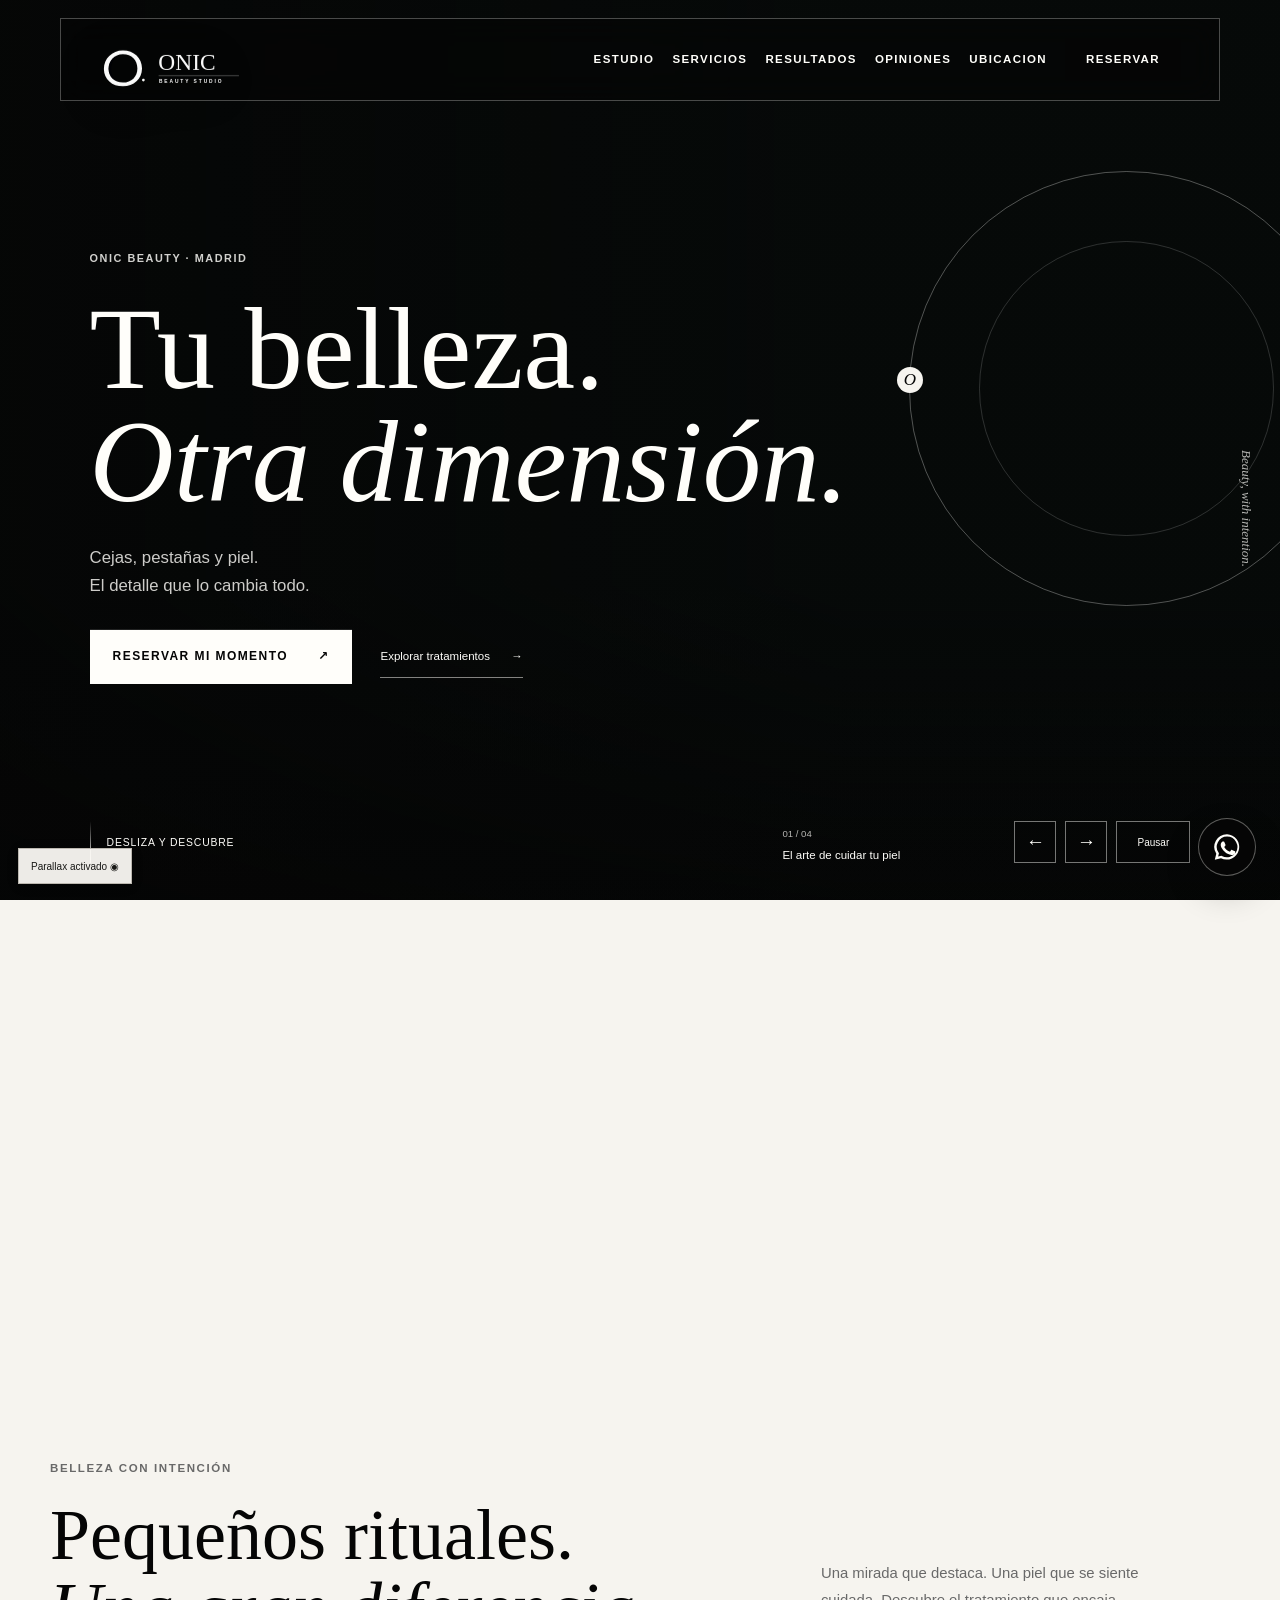
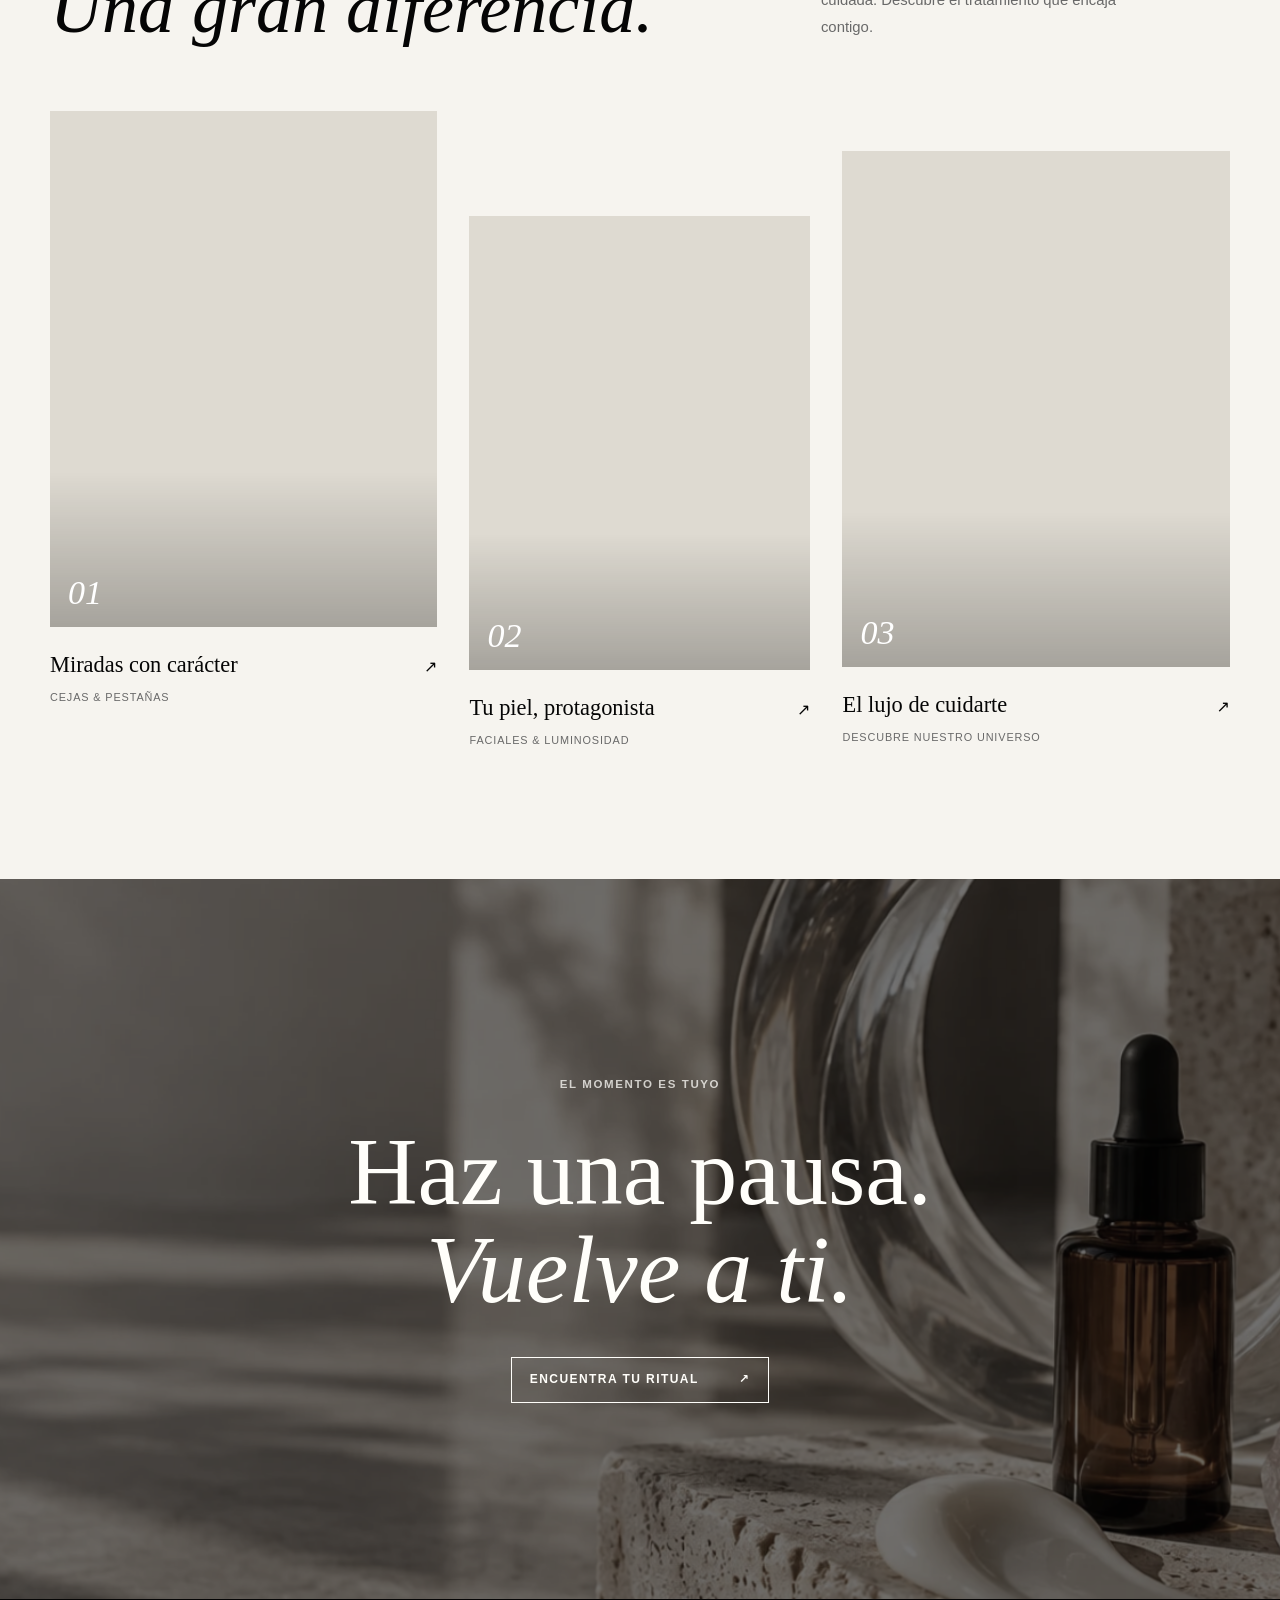
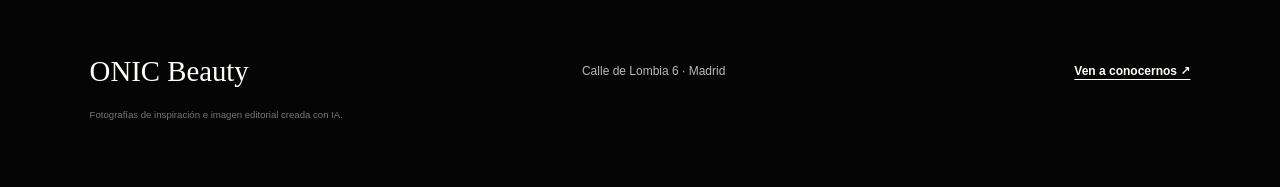
==== commit 0b840104: "Make parallax visible on every image and add original beauty artwork" ====
--- a/index.html
+++ b/index.html
@@ -14,7 +14,7 @@
     <link rel="preload" as="image" href="https://images.unsplash.com/photo-1570172619644-dfd03ed5d881?auto=format&amp;fit=crop&amp;w=1800&amp;q=85" />
     <link rel="icon" href="assets/logo-onic.svg" type="image/svg+xml" />
     <link rel="stylesheet" href="styles.css" />
-    <link rel="stylesheet" href="motion.css?v=20261016" />
+    <link rel="stylesheet" href="motion.css?v=20261016-3" />
   </head>
   <body class="home-video-page">
     <header class="site-header video-header">
@@ -41,16 +41,16 @@
       <section class="cover-story" aria-label="Bienvenida a ONIC Beauty">
         <div class="video-cover treatment-demo cover-sticky" data-cover data-parallax-scene>
           <div class="demo-slide is-active" data-cover-slide data-caption="El arte de cuidar tu piel">
-            <img data-parallax="76" data-depth="18" fetchpriority="high" src="https://images.unsplash.com/photo-1570172619644-dfd03ed5d881?auto=format&amp;fit=crop&amp;w=1800&amp;q=85" alt="Un momento de cuidado facial" width="1800" height="1200" />
+            <img data-parallax="76" data-tilt="0.8" data-depth="18" fetchpriority="high" src="https://images.unsplash.com/photo-1570172619644-dfd03ed5d881?auto=format&amp;fit=crop&amp;w=1800&amp;q=85" alt="Un momento de cuidado facial" width="1800" height="1200" />
           </div>
           <div class="demo-slide" data-cover-slide data-caption="Un momento solo para ti" aria-hidden="true">
-            <img data-parallax="76" data-depth="18" src="https://images.unsplash.com/photo-1515377905703-c4788e51af15?auto=format&amp;fit=crop&amp;w=1800&amp;q=85" alt="La calma de un ritual de belleza" width="1800" height="1200" />
+            <img data-parallax="76" data-tilt="-0.8" data-depth="18" src="assets/onic-beauty-editorial.webp" alt="La calma de un ritual de belleza" width="1800" height="1200" />
           </div>
           <div class="demo-slide" data-cover-slide data-caption="La belleza está en los detalles" aria-hidden="true">
-            <img data-parallax="76" data-depth="18" src="https://images.unsplash.com/photo-1595476108010-b4d1f102b1b1?auto=format&amp;fit=crop&amp;w=1800&amp;q=85" alt="Inspiración de belleza natural" width="1800" height="1200" />
+            <img data-parallax="76" data-tilt="0.8" data-depth="18" src="https://images.unsplash.com/photo-1595476108010-b4d1f102b1b1?auto=format&amp;fit=crop&amp;w=1800&amp;q=85" alt="Inspiración de belleza natural" width="1800" height="1200" />
           </div>
           <div class="demo-slide" data-cover-slide data-caption="Tu próximo ritual empieza aquí" aria-hidden="true">
-            <img data-parallax="76" data-depth="18" src="https://images.unsplash.com/photo-1522335789203-aabd1fc54bc9?auto=format&amp;fit=crop&amp;w=1800&amp;q=85" alt="Texturas y productos de belleza" width="1800" height="1200" />
+            <img data-parallax="76" data-tilt="-0.8" data-depth="18" src="https://images.unsplash.com/photo-1522335789203-aabd1fc54bc9?auto=format&amp;fit=crop&amp;w=1800&amp;q=85" alt="Texturas y productos de belleza" width="1800" height="1200" />
           </div>
           <div class="video-shade" aria-hidden="true"></div>
           <div class="cover-orbit" aria-hidden="true"><span>O</span></div>
@@ -84,17 +84,17 @@
         </div>
         <div class="treatment-grid">
           <a class="treatment-item" href="servicios.html" data-reveal>
-            <div class="treatment-photo" data-parallax-scene><img data-parallax="52" data-depth="8" src="https://images.unsplash.com/photo-1595476108010-b4d1f102b1b1?auto=format&amp;fit=crop&amp;w=900&amp;q=85" alt="Inspiración para tu ritual de belleza" loading="lazy" width="900" height="1200" /><span class="photo-index" aria-hidden="true">01</span></div>
+            <div class="treatment-photo" data-parallax-scene><img data-parallax="52" data-tilt="0.8" data-depth="8" src="https://images.unsplash.com/photo-1595476108010-b4d1f102b1b1?auto=format&amp;fit=crop&amp;w=900&amp;q=85" alt="Inspiración para tu ritual de belleza" loading="lazy" width="900" height="1200" /><span class="photo-index" aria-hidden="true">01</span></div>
             <div class="treatment-label"><h3>Miradas con carácter</h3><span aria-hidden="true">↗</span></div>
             <p>Cejas &amp; pestañas</p>
           </a>
           <a class="treatment-item" href="servicios.html" data-reveal>
-            <div class="treatment-photo" data-parallax-scene><img data-parallax="-42" data-depth="12" src="https://images.unsplash.com/photo-1570172619644-dfd03ed5d881?auto=format&amp;fit=crop&amp;w=900&amp;q=85" alt="Masaje facial como inspiración de cuidado" loading="lazy" width="900" height="1200" /><span class="photo-index" aria-hidden="true">02</span></div>
+            <div class="treatment-photo" data-parallax-scene><img data-parallax="-42" data-tilt="-0.8" data-depth="12" src="https://images.unsplash.com/photo-1570172619644-dfd03ed5d881?auto=format&amp;fit=crop&amp;w=900&amp;q=85" alt="Masaje facial como inspiración de cuidado" loading="lazy" width="900" height="1200" /><span class="photo-index" aria-hidden="true">02</span></div>
             <div class="treatment-label"><h3>Tu piel, protagonista</h3><span aria-hidden="true">↗</span></div>
             <p>Faciales &amp; luminosidad</p>
           </a>
           <a class="treatment-item" href="estudio.html" data-reveal>
-            <div class="treatment-photo" data-parallax-scene><img data-parallax="62" data-depth="6" src="https://images.unsplash.com/photo-1522335789203-aabd1fc54bc9?auto=format&amp;fit=crop&amp;w=900&amp;q=85" alt="Detalles y herramientas de belleza" loading="lazy" width="900" height="1200" /><span class="photo-index" aria-hidden="true">03</span></div>
+            <div class="treatment-photo" data-parallax-scene><img data-parallax="62" data-tilt="0.8" data-depth="6" src="https://images.unsplash.com/photo-1522335789203-aabd1fc54bc9?auto=format&amp;fit=crop&amp;w=900&amp;q=85" alt="Detalles y herramientas de belleza" loading="lazy" width="900" height="1200" /><span class="photo-index" aria-hidden="true">03</span></div>
             <div class="treatment-label"><h3>El lujo de cuidarte</h3><span aria-hidden="true">↗</span></div>
             <p>Descubre nuestro universo</p>
           </a>
@@ -102,7 +102,7 @@
       </section>
 
       <section class="ritual-banner" data-parallax-scene aria-label="Tu momento ONIC">
-        <img data-parallax="85" src="https://images.unsplash.com/photo-1515377905703-c4788e51af15?auto=format&amp;fit=crop&amp;w=1800&amp;q=85" alt="Un instante de calma e inspiración" loading="lazy" width="1800" height="1200" />
+        <img data-parallax="85" data-tilt="-0.8" src="assets/onic-beauty-editorial.webp" alt="Un instante de calma e inspiración" loading="lazy" width="1800" height="1200" />
         <div class="ritual-banner-shade" aria-hidden="true"></div>
         <div class="ritual-banner-content" data-reveal>
           <p class="eyebrow">El momento es tuyo</p>
@@ -112,7 +112,7 @@
       </section>
     </main>
 
-    <footer class="site-footer home-footer"><strong>ONIC Beauty</strong><span>Calle de Lombia 6 · Madrid</span><a href="ubicacion.html">Ven a conocernos ↗</a><small>Fotografías de inspiración.</small></footer>
+    <footer class="site-footer home-footer"><strong>ONIC Beauty</strong><span>Calle de Lombia 6 · Madrid</span><a href="ubicacion.html">Ven a conocernos ↗</a><small>Fotografías de inspiración e imagen editorial creada con IA.</small></footer>
 
     <a
       class="whatsapp-float"
@@ -124,6 +124,6 @@
       </svg>
     </a>
 
-    <script src="script.js?v=20261016"></script>
+    <script src="script.js?v=20261016-3"></script>
   </body>
 </html>
--- a/motion.css
+++ b/motion.css
@@ -14,16 +14,40 @@
 .ritual-banner > img,
 .motion-frame img[data-parallax],
 .carousel-slide img[data-parallax],
-.gallery-photo img[data-parallax] {
+.gallery-photo img[data-parallax],
+.editorial-photo img[data-parallax] {
   position: absolute;
-  inset: -12% -10%;
-  width: 120%;
-  height: 124%;
+  inset: -28% -12%;
+  width: 124%;
+  height: 156%;
   max-width: none;
   object-fit: cover;
   animation: none;
-  transform: translate3d(var(--depth-x), calc(var(--parallax-y) + var(--depth-y)), 0) scale(1.025);
-}
+  transform: translate3d(var(--depth-x), calc(var(--parallax-y) + var(--depth-y)), 0) rotate(var(--photo-roll, 0deg)) scale(var(--photo-zoom, 1.025));
+}
+.floating-layer { transform: translate3d(var(--depth-x), calc(var(--parallax-y) + var(--depth-y)), 0); }
+.brand-logo[data-parallax] { transform: translate3d(var(--depth-x), var(--parallax-y), 0); }
+.motion-toggle { position: fixed; z-index: 90; left: 18px; bottom: 16px; min-height: 36px; padding: 9px 12px; border: 1px solid #bcb8b0; border-radius: 0; background: rgba(250,248,244,.95); color: #171715; font: 10px Arial,sans-serif; cursor: pointer; box-shadow: 0 2px 15px #0001; }
+.motion-toggle:hover { background: #171715; color: #fff; }
+.motion-disabled [data-parallax] { transform: scale(1.025) !important; }
+.motion-disabled .floating-layer[data-parallax], .motion-disabled .brand-logo[data-parallax] { transform: none !important; }
+.motion-disabled .cover-story { height: auto; }
+.motion-disabled .cover-sticky[data-parallax-scene] { position: relative; }
+.motion-disabled .cover-content { transform: translateY(-46%); }
+.motion-disabled .cover-orbit { transform: none; }
+.motion-disabled .will-reveal { opacity: 1; translate: none; }
+.photo-editorial { display: grid; grid-template-columns: 1fr .58fr; align-items: center; gap: 6%; padding-top: 22px; padding-bottom: 50px; }
+.editorial-photo { margin: 0; overflow: hidden; isolation: isolate; background: #dedad1; aspect-ratio: 4 / 3; }
+.editorial-photo.portrait { aspect-ratio: 4 / 5; margin-top: 60px; }
+.editorial-photo img { filter: saturate(.65); }
+.editorial-photo.portrait img[src*="onic-beauty-editorial"] { object-position: 82% center; }
+.editorial-photo::after { content: ''; position: absolute; inset: 0; border: 1px solid rgba(255,255,255,.15); pointer-events: none; }
+.editorial-photo figcaption { position: absolute; z-index: 1; bottom: 22px; left: 24px; color: white; font: italic 2rem Georgia, serif; text-shadow: 0 1px 15px rgba(0,0,0,.8); }
+.photo-note { margin: 16px 0 0; font-size: .62rem; color: var(--lux-muted); }
+.photo-editorial .photo-note { grid-column: 1 / -1; }
+.panorama-section { padding-block: 10px 40px; }
+.panorama-section .editorial-photo { aspect-ratio: 2.8 / 1; }
+.panorama-section .photo-note { text-align: right; }
 .cover-sticky .demo-slide img { object-position: 60% center; filter: saturate(0.65) contrast(1.03); }
 .cover-sticky .video-shade { z-index: 1; pointer-events: none; background: linear-gradient(90deg, rgba(5, 5, 5, .72), rgba(5, 5, 5, .23) 66%), linear-gradient(0deg, rgba(5, 5, 5, .65), transparent 35%); }
 .cover-content { position: absolute; z-index: 3; left: max(7vw, calc((100vw - 1200px) / 2)); top: 50%; width: min(850px, 85%); transform: translate3d(0, calc(-46% - var(--cover-progress) * 42px), 0); }
@@ -115,6 +139,11 @@
   .treatment-grid { gap: 22px; }
 }
 @media (max-width: 719px) {
+  .photo-editorial { grid-template-columns: 1fr .65fr; gap: 16px; padding-bottom: 20px; }
+  .editorial-photo { aspect-ratio: 3 / 4; }
+  .editorial-photo.portrait { margin-top: 45px; }
+  .editorial-photo figcaption { left: 12px; bottom: 16px; font-size: 1.25rem; }
+  .panorama-section .editorial-photo { aspect-ratio: 4 / 3; }
   .cover-story { height: 125vh; height: 125svh; min-height: 780px; }
   .cover-sticky { min-height: 780px; }
   .cover-content { left: 7%; width: 86%; top: 44%; }
@@ -161,10 +190,11 @@
   .cover-copy { margin-bottom: 18px; }
 }
 @media (prefers-reduced-motion: reduce) {
-  .cover-story { height: auto; }
-  .cover-sticky[data-parallax-scene] { position: relative; }
-  [data-parallax] { transform: scale(1.025) !important; }
-  .cover-content { transform: translateY(-46%); }
-  .cover-orbit { transform: none; }
+  html:not(.motion-enabled) .cover-story { height: auto; }
+  html:not(.motion-enabled) .cover-sticky[data-parallax-scene] { position: relative; }
+  html:not(.motion-enabled) [data-parallax] { transform: scale(1.025) !important; }
+  html:not(.motion-enabled) .floating-layer[data-parallax], html:not(.motion-enabled) .brand-logo[data-parallax] { transform: none !important; }
+  html:not(.motion-enabled) .cover-content { transform: translateY(-46%); }
+  html:not(.motion-enabled) .cover-orbit { transform: none; }
   .will-reveal { opacity: 1; translate: none; }
 }
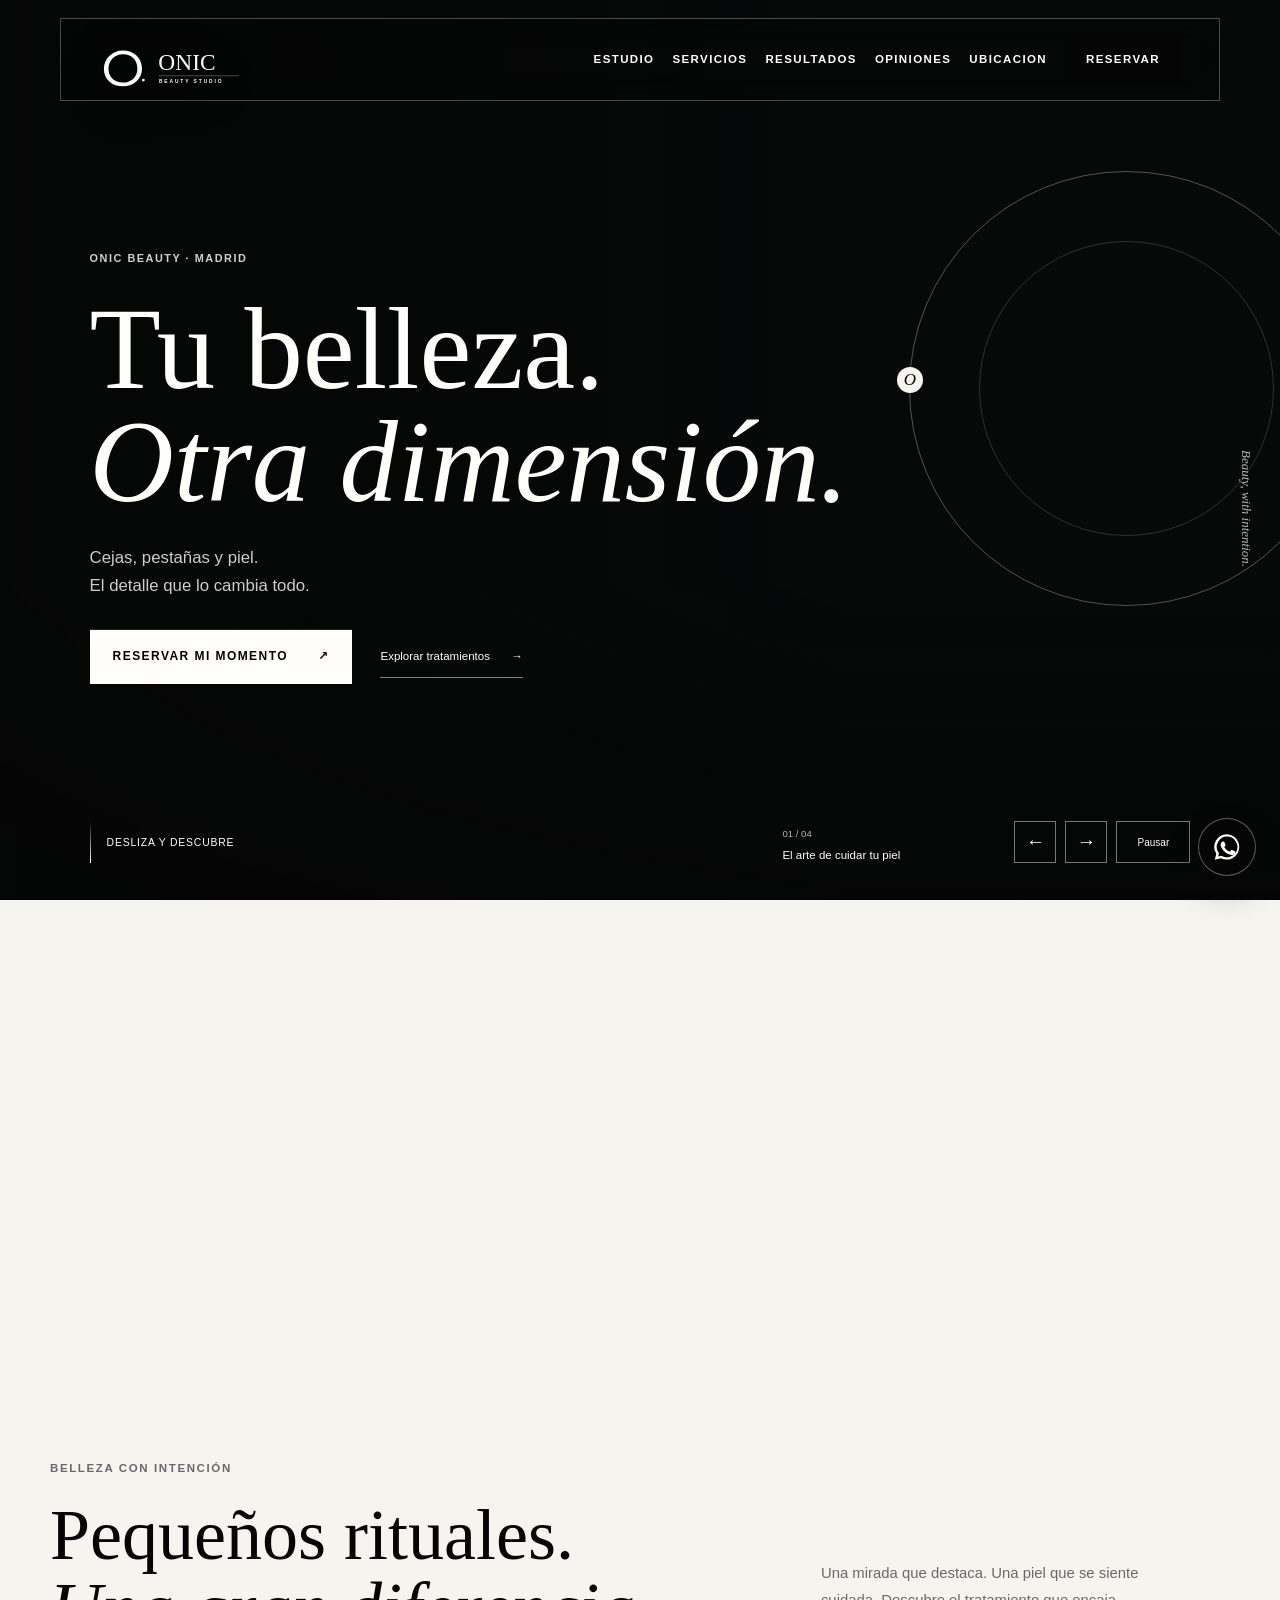
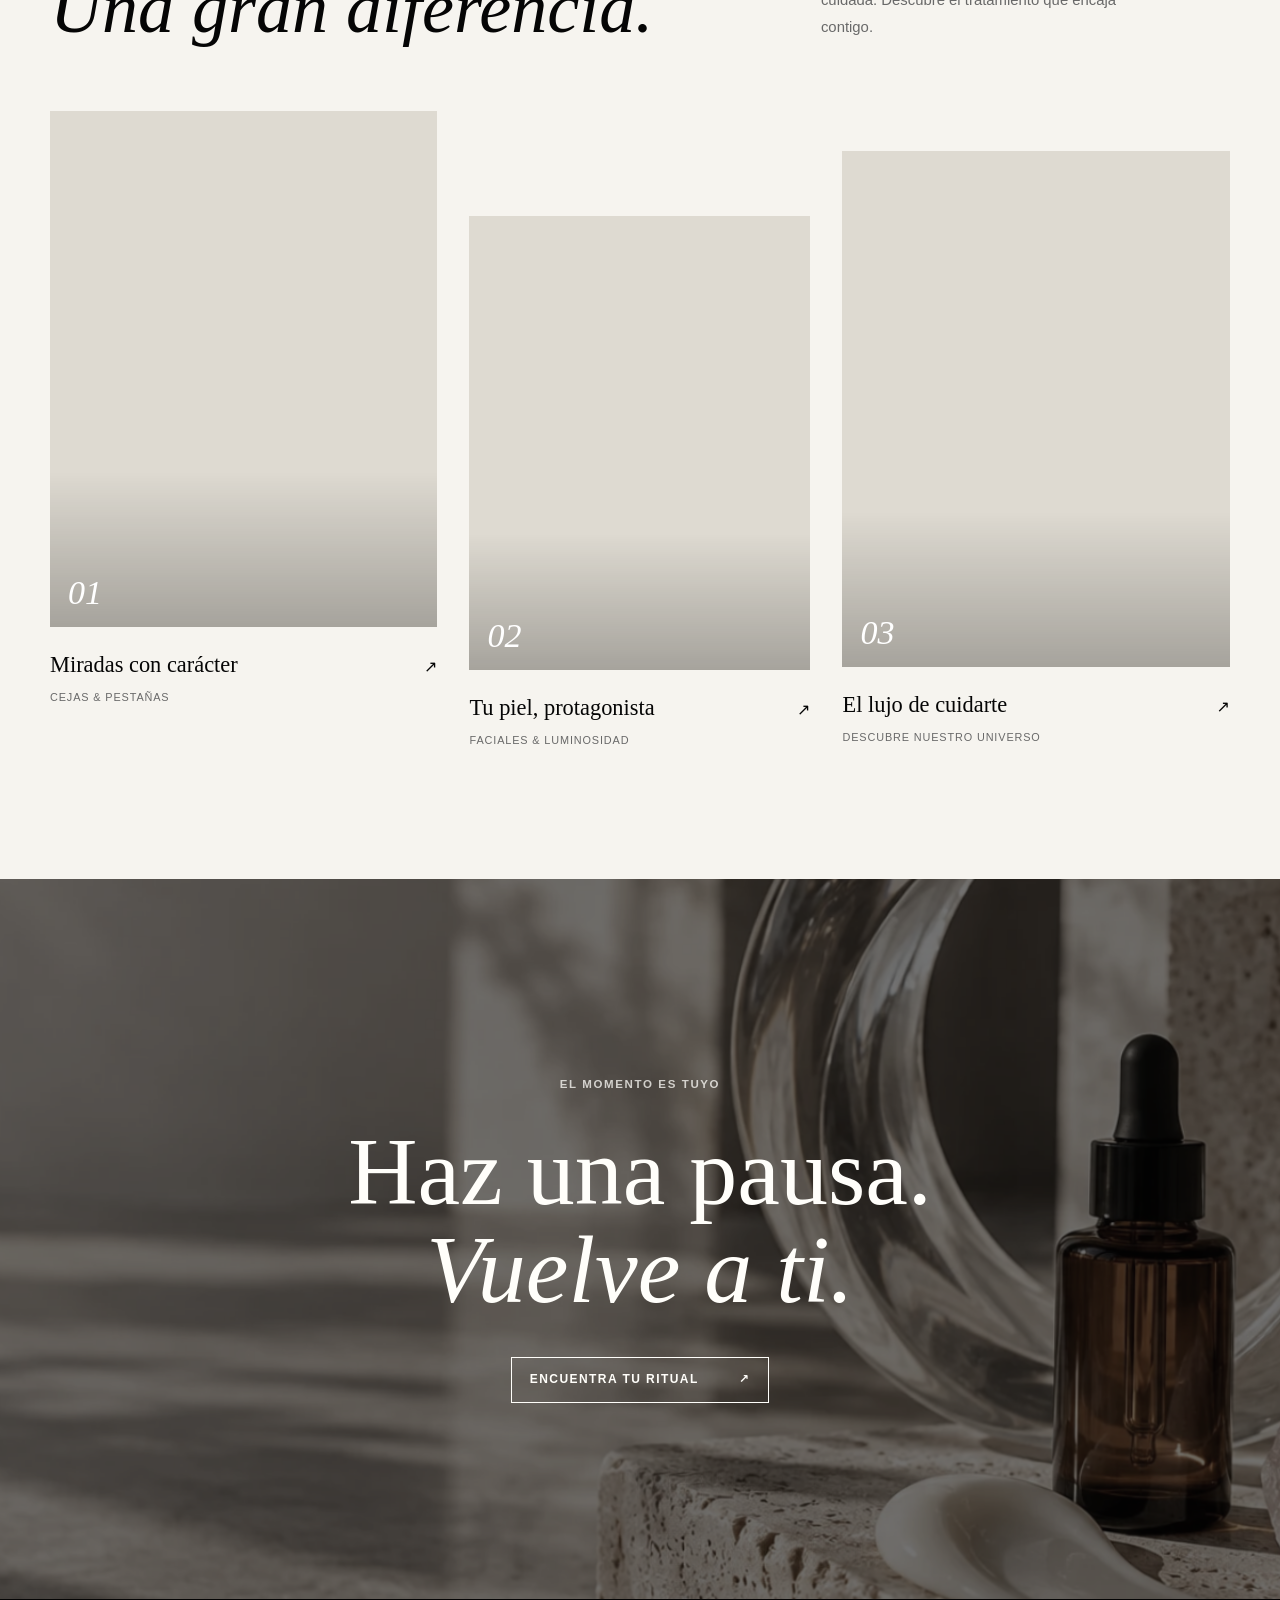
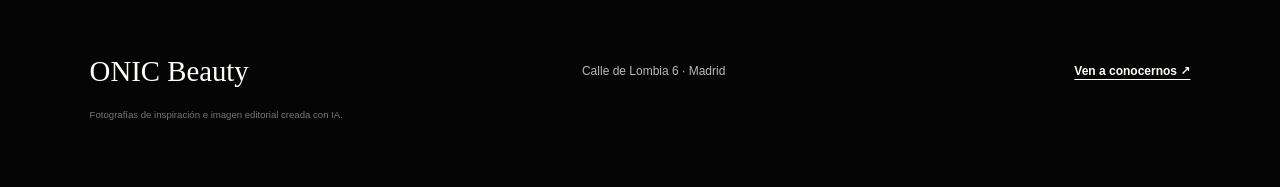
==== commit b0fe21f6: "Enable parallax automatically and remove activation control" ====
--- a/index.html
+++ b/index.html
@@ -14,7 +14,7 @@
     <link rel="preload" as="image" href="https://images.unsplash.com/photo-1570172619644-dfd03ed5d881?auto=format&amp;fit=crop&amp;w=1800&amp;q=85" />
     <link rel="icon" href="assets/logo-onic.svg" type="image/svg+xml" />
     <link rel="stylesheet" href="styles.css" />
-    <link rel="stylesheet" href="motion.css?v=20261016-3" />
+    <link rel="stylesheet" href="motion.css?v=20261016-4" />
   </head>
   <body class="home-video-page">
     <header class="site-header video-header">
@@ -124,6 +124,6 @@
       </svg>
     </a>
 
-    <script src="script.js?v=20261016-3"></script>
+    <script src="script.js?v=20261016-4"></script>
   </body>
 </html>
--- a/motion.css
+++ b/motion.css
@@ -27,15 +27,6 @@
 }
 .floating-layer { transform: translate3d(var(--depth-x), calc(var(--parallax-y) + var(--depth-y)), 0); }
 .brand-logo[data-parallax] { transform: translate3d(var(--depth-x), var(--parallax-y), 0); }
-.motion-toggle { position: fixed; z-index: 90; left: 18px; bottom: 16px; min-height: 36px; padding: 9px 12px; border: 1px solid #bcb8b0; border-radius: 0; background: rgba(250,248,244,.95); color: #171715; font: 10px Arial,sans-serif; cursor: pointer; box-shadow: 0 2px 15px #0001; }
-.motion-toggle:hover { background: #171715; color: #fff; }
-.motion-disabled [data-parallax] { transform: scale(1.025) !important; }
-.motion-disabled .floating-layer[data-parallax], .motion-disabled .brand-logo[data-parallax] { transform: none !important; }
-.motion-disabled .cover-story { height: auto; }
-.motion-disabled .cover-sticky[data-parallax-scene] { position: relative; }
-.motion-disabled .cover-content { transform: translateY(-46%); }
-.motion-disabled .cover-orbit { transform: none; }
-.motion-disabled .will-reveal { opacity: 1; translate: none; }
 .photo-editorial { display: grid; grid-template-columns: 1fr .58fr; align-items: center; gap: 6%; padding-top: 22px; padding-bottom: 50px; }
 .editorial-photo { margin: 0; overflow: hidden; isolation: isolate; background: #dedad1; aspect-ratio: 4 / 3; }
 .editorial-photo.portrait { aspect-ratio: 4 / 5; margin-top: 60px; }
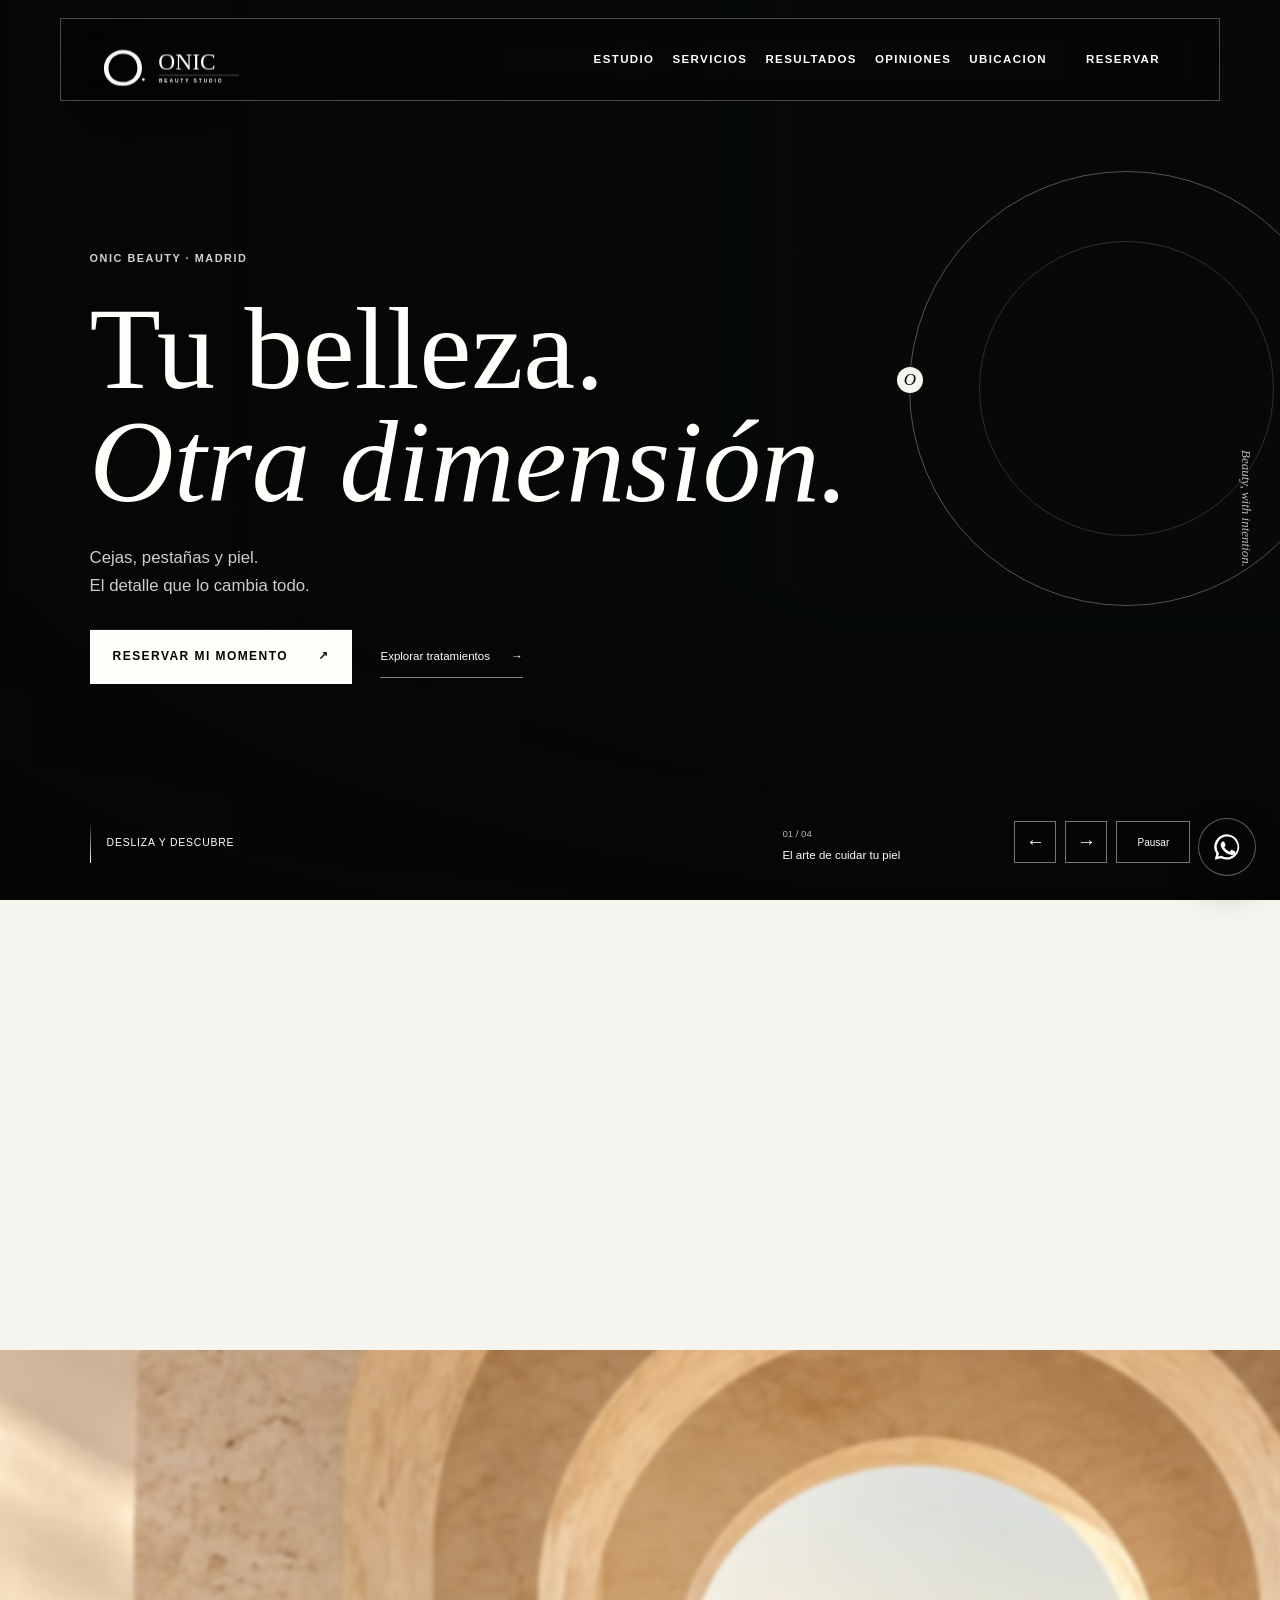
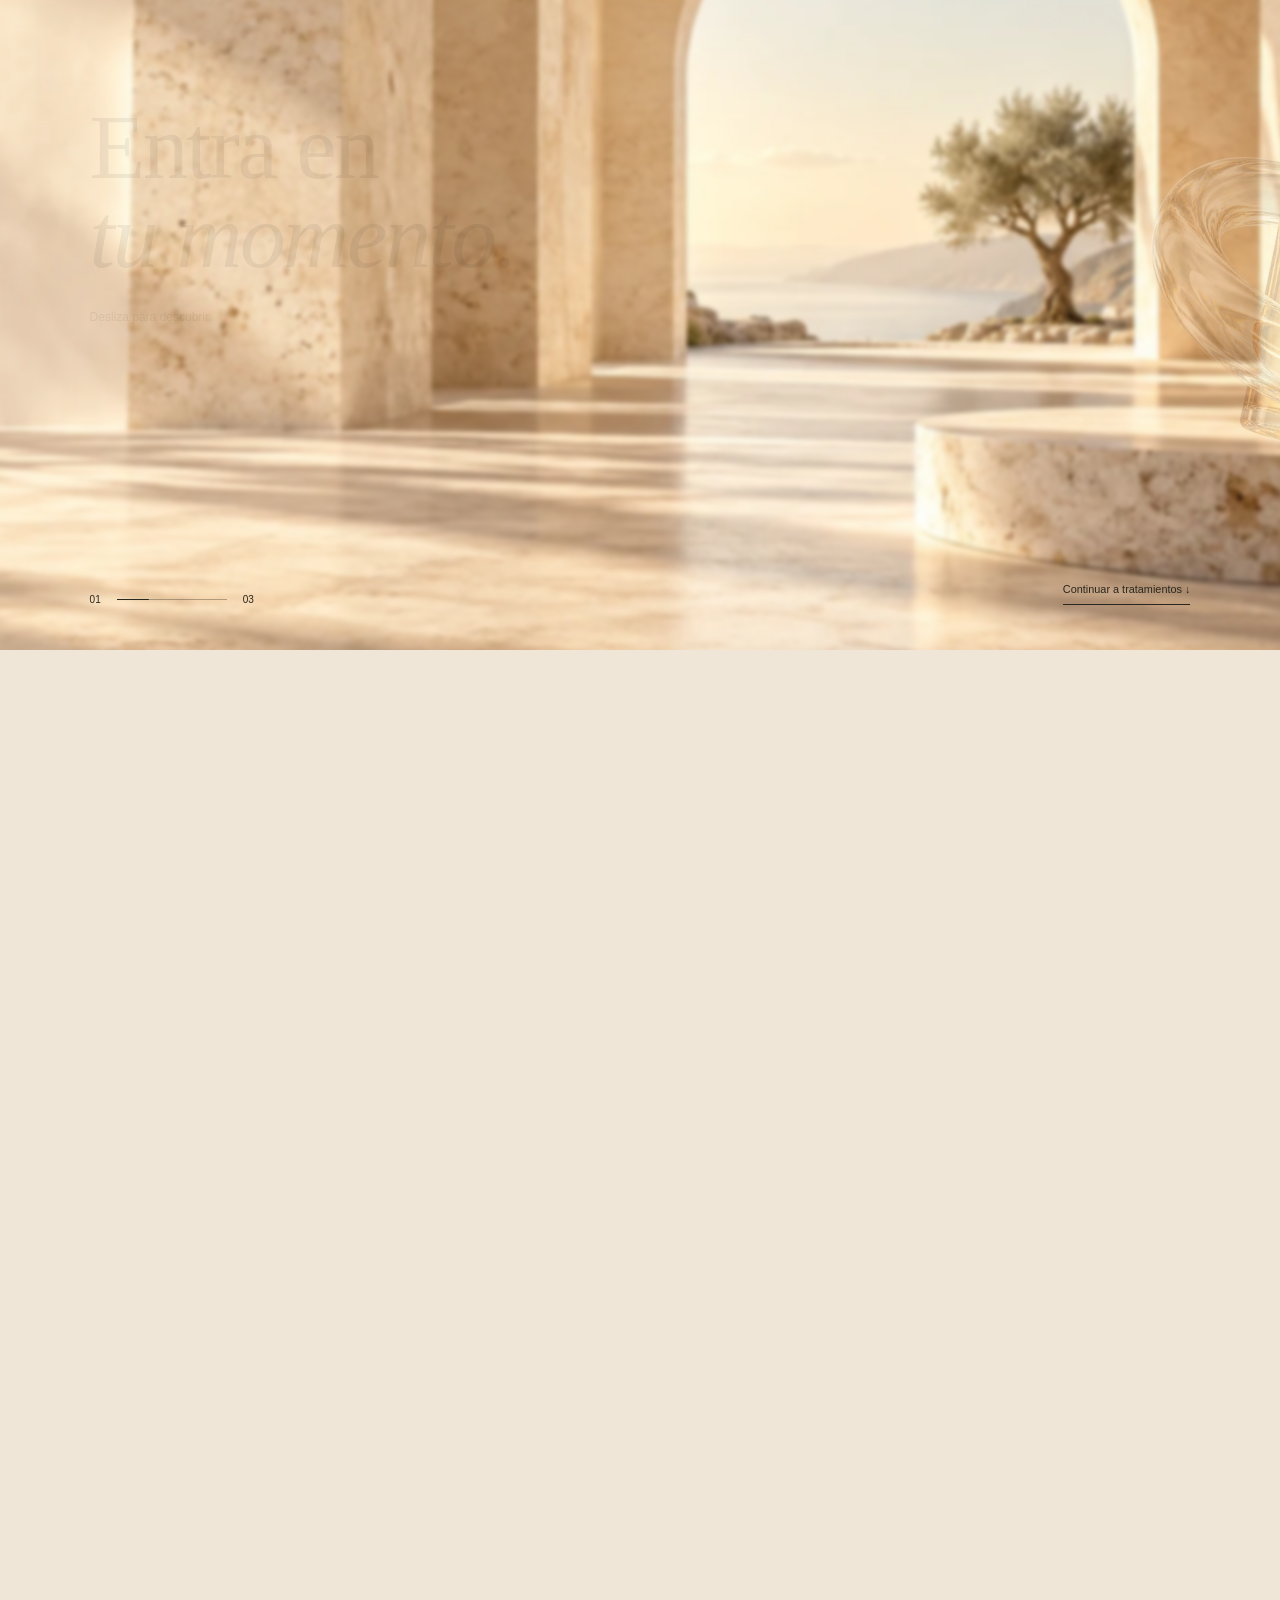
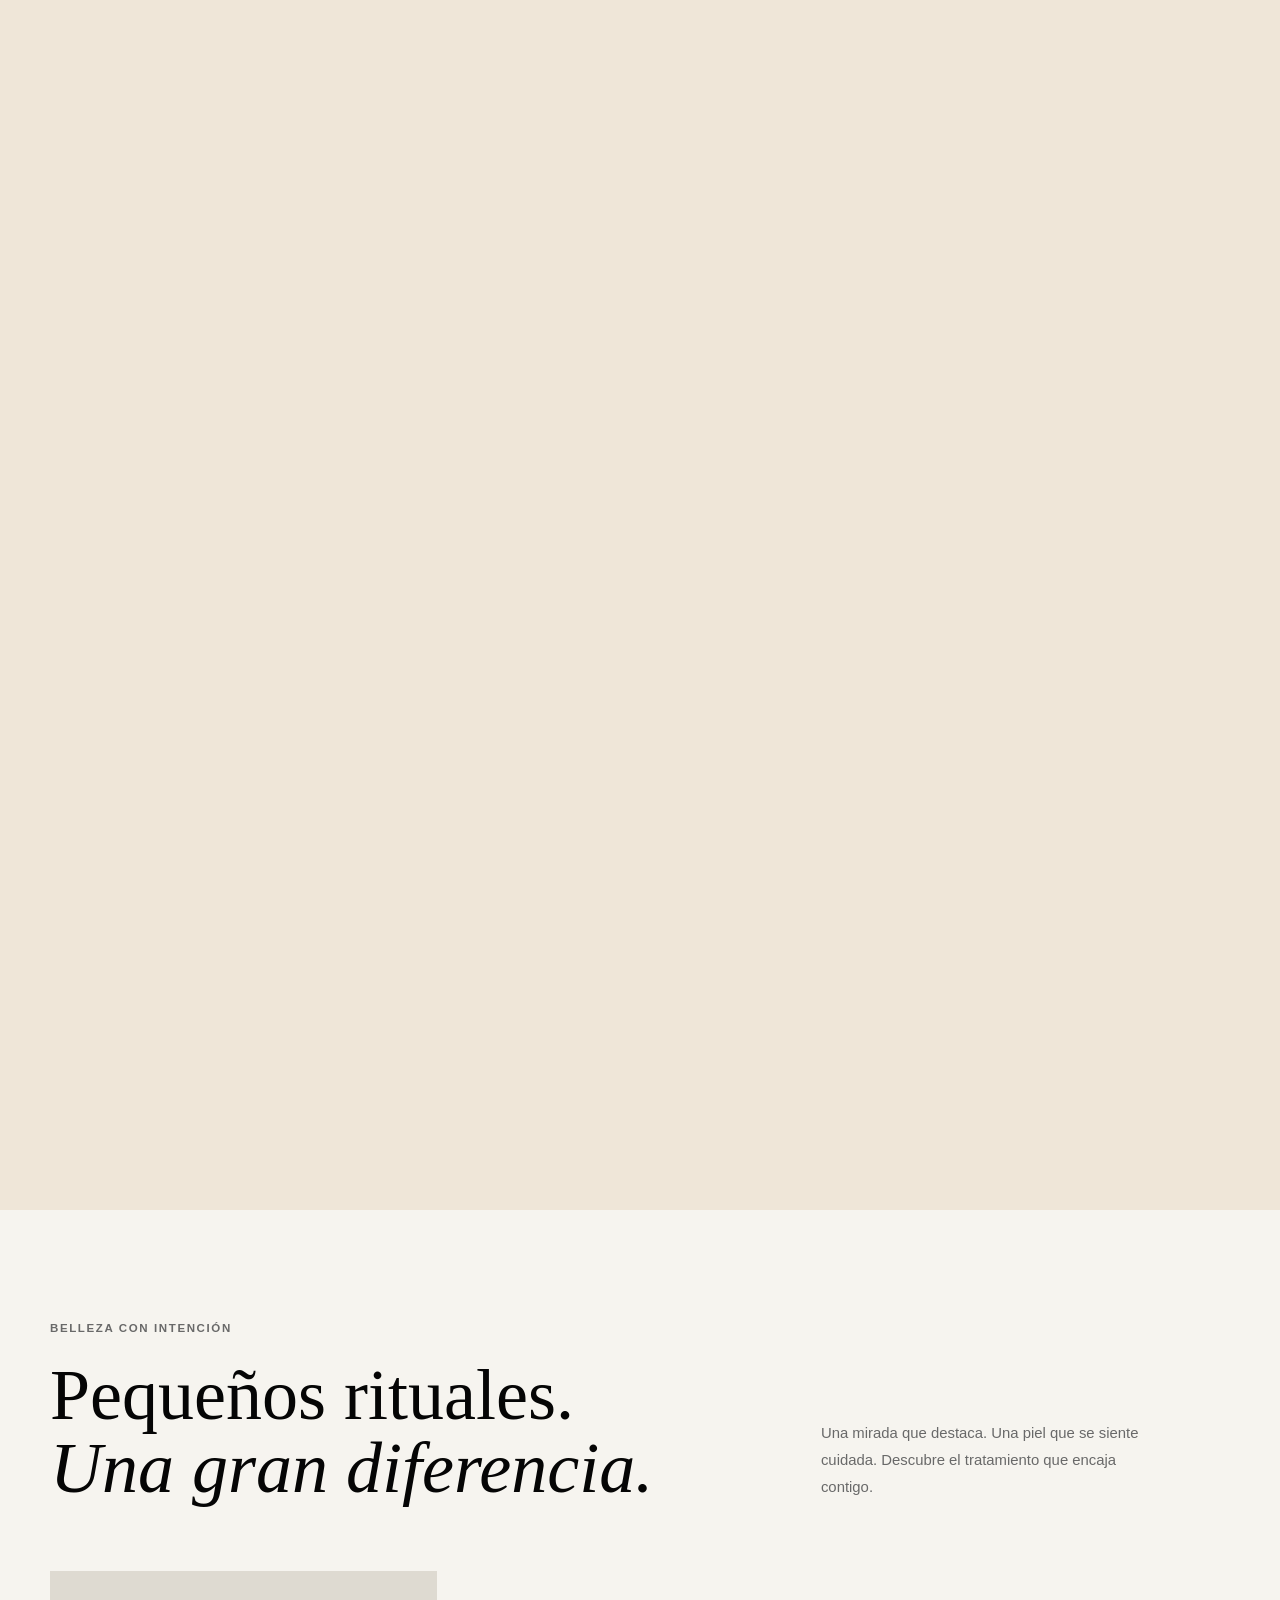
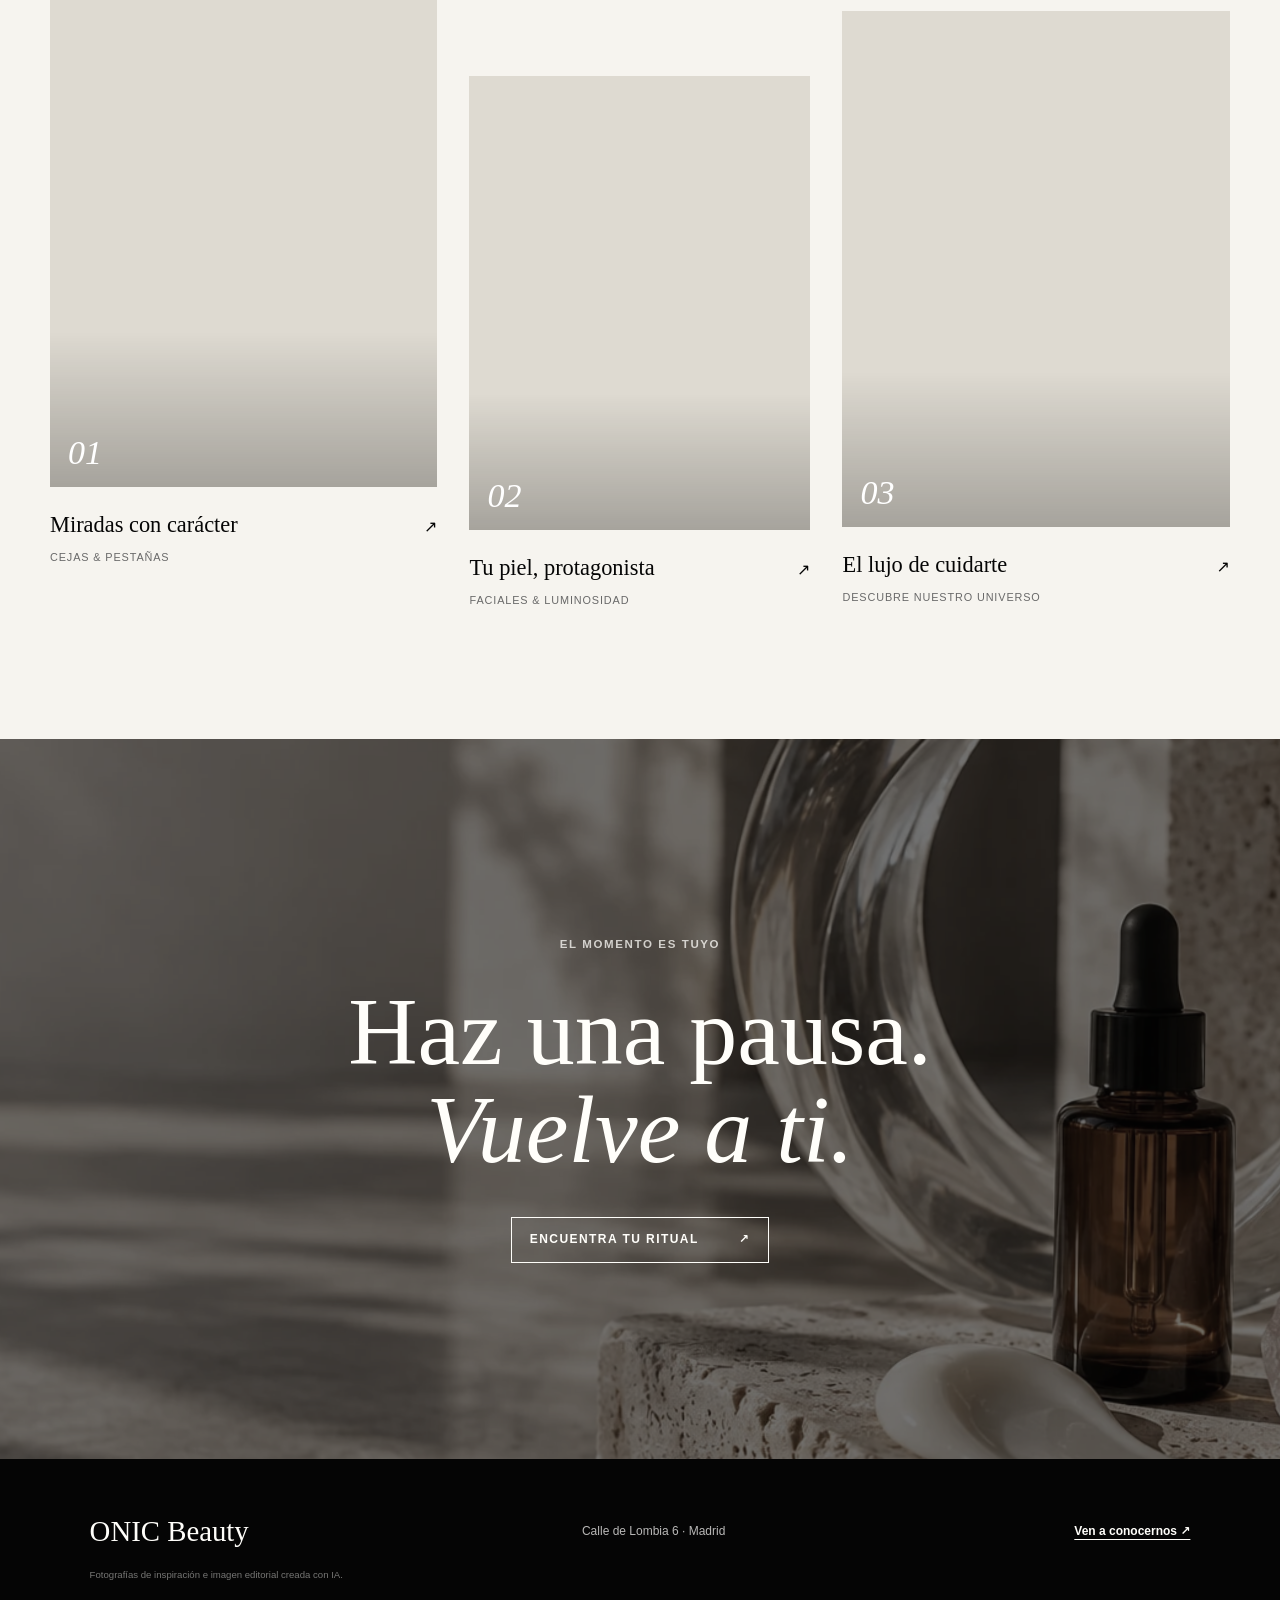
==== commit 9c416ea9: "Add cinematic scroll journey with layered original beauty imagery" ====
--- a/index.html
+++ b/index.html
@@ -14,7 +14,7 @@
     <link rel="preload" as="image" href="https://images.unsplash.com/photo-1570172619644-dfd03ed5d881?auto=format&amp;fit=crop&amp;w=1800&amp;q=85" />
     <link rel="icon" href="assets/logo-onic.svg" type="image/svg+xml" />
     <link rel="stylesheet" href="styles.css" />
-    <link rel="stylesheet" href="motion.css?v=20261016-4" />
+    <link rel="stylesheet" href="motion.css?v=20261016-5" />
   </head>
   <body class="home-video-page">
     <header class="site-header video-header">
@@ -64,7 +64,7 @@
             </div>
           </div>
           <div class="cover-bottom">
-            <a class="scroll-cue" href="#rituales"><span class="scroll-line" aria-hidden="true"></span>Desliza y descubre</a>
+            <a class="scroll-cue" href="#universo"><span class="scroll-line" aria-hidden="true"></span>Desliza y descubre</a>
             <div class="cover-controls" role="group" aria-label="Imágenes de portada">
               <div class="cover-caption"><span data-cover-number>01 / 04</span><p data-cover-caption>El arte de cuidar tu piel</p></div>
               <button class="cover-arrow" type="button" data-cover-prev aria-label="Imagen anterior de portada">←</button>
@@ -73,6 +73,27 @@
             </div>
           </div>
           <span class="cover-edge" aria-hidden="true">Beauty, with intention.</span>
+        </div>
+      </section>
+
+      <section class="film-story" id="universo" data-film aria-label="Un viaje al universo ONIC">
+        <div class="film-stage">
+          <img class="film-background" data-film-layer src="assets/film-arches.webp" alt="Espacio artístico de arcos de piedra que se abre hacia la luz" width="1672" height="941" loading="lazy" />
+          <img class="film-product" data-film-layer src="assets/film-serum.webp" alt="" aria-hidden="true" width="1024" height="1536" loading="lazy" />
+          <img class="film-petals" data-film-layer src="assets/film-petals.webp" alt="" aria-hidden="true" width="1672" height="941" loading="lazy" />
+          <div class="film-copy" data-film-copy="0">
+            <h2>Entra en<br /><em>tu momento.</em></h2>
+            <p>Desliza para descubrir.</p>
+          </div>
+          <div class="film-copy" data-film-copy="1">
+            <h2>La belleza está<br />en los <em>detalles.</em></h2>
+          </div>
+          <div class="film-copy film-finale" data-film-copy="2">
+            <h2>Vuelve a <em>ti.</em></h2>
+            <a class="button primary" href="https://www.treatwell.es/establecimiento/onic-beauty/">Reservar mi momento <span aria-hidden="true">↗</span></a>
+          </div>
+          <a class="film-skip" href="#rituales">Continuar a tratamientos ↓</a>
+          <div class="film-progress" aria-hidden="true"><span>01</span><i></i><span>03</span></div>
         </div>
       </section>
 
@@ -124,6 +145,6 @@
       </svg>
     </a>
 
-    <script src="script.js?v=20261016-4"></script>
+    <script src="script.js?v=20261016-5"></script>
   </body>
 </html>
--- a/motion.css
+++ b/motion.css
@@ -116,6 +116,29 @@
 .carousel-playback { min-height: 44px; padding: 8px 12px; background: transparent; color: var(--lux-black); border: 1px solid currentColor; font-size: .7rem; cursor: pointer; }
 :focus-visible { outline: 3px solid #a98652; outline-offset: 5px; }
 
+/* A scroll-directed camera journey. The three image planes remain separate assets. */
+.film-story { --film-p: 1; --film-product: 1; --film-petals: 1; background: #efe6d8; }
+.film-story.film-ready { height: 340vh; height: 340svh; --film-p: 0; --film-product: 0; --film-petals: 0; }
+.film-stage { position: relative; height: 100vh; height: 100svh; overflow: hidden; isolation: isolate; }
+.film-ready .film-stage { position: sticky; top: 0; }
+.film-background { position: absolute; inset: 0; width: 100%; height: 100%; object-fit: cover; object-position: 67% center; transform-origin: 67% 48%; transform: scale(calc(1 + var(--film-p) * 1.4)); filter: blur(calc(var(--film-p) * 5px)); }
+.film-product { position: absolute; z-index: 2; width: 51%; height: 83%; right: 1%; top: 10%; object-fit: contain; opacity: var(--film-product); transform: translate3d(calc((1 - var(--film-product)) * 38vw), calc((1 - var(--film-product)) * 10vh), 0) rotate(calc(-14deg + var(--film-p) * 19deg)) scale(calc(.5 + var(--film-product) * .56 + var(--film-p) * .12)); }
+.film-petals { position: absolute; z-index: 3; left: -14%; top: -12%; width: 128%; height: 128%; object-fit: cover; opacity: var(--film-petals); transform: translate3d(0, calc(100px - var(--film-p) * 220px), 0) rotate(calc(-8deg + var(--film-p) * 15deg)) scale(calc(.75 + var(--film-p) * .55)); pointer-events: none; }
+.film-copy { --film-copy-alpha: 0; position: absolute; z-index: 4; left: 7%; top: 49%; width: 49%; transform: translateY(calc(-50% + (1 - var(--film-copy-alpha)) * 30px)); opacity: var(--film-copy-alpha); color: #141411; pointer-events: none; }
+.film-copy h2 { font: 400 5.7rem/.98 Didot,"Bodoni 72",Georgia,serif; margin: 0 0 28px; letter-spacing: -.025em; }
+.film-copy h2 em { font-weight: 400; }
+.film-copy p { font: .75rem Arial,sans-serif; }
+.film-copy .button { font-size: .72rem; padding: 18px 25px; gap: 32px; pointer-events: auto; }
+.film-copy:not([inert]) .button { position: relative; }
+.film-copy[inert] .button { pointer-events: none; }
+.film-finale { --film-copy-alpha: 1; }
+.film-ready .film-copy:first-of-type { --film-copy-alpha: 1; }
+.film-ready .film-finale { --film-copy-alpha: 0; }
+.film-skip { position: absolute; z-index: 5; right: 7%; bottom: 45px; font-size: .68rem; color: #29271f; border-bottom: 1px solid currentColor; padding-bottom: 6px; }
+.film-progress { position: absolute; z-index: 5; left: 7%; bottom: 45px; display: flex; align-items: center; gap: 16px; font: 10px Arial,sans-serif; color: #29271f; }
+.film-progress i { width: 110px; height: 1px; background: #29271f55; position: relative; }
+.film-progress i::after { content: ''; position: absolute; inset: 0; background: #29271f; transform-origin: left; transform: scaleX(var(--film-p)); }
+
 @media (min-width: 900px) {
   .video-header .site-nav { background: transparent; border: 0; }
 }
@@ -125,11 +148,22 @@
   .video-header .site-nav .nav-cta { color: var(--lux-white); }
 }
 @media (max-width: 1100px) {
+  .film-copy h2 { font-size: 4.7rem; }
   .cover-content h1 { font-size: 6rem; }
   .ritual-heading h2 { font-size: 3.6rem; }
   .treatment-grid { gap: 22px; }
 }
 @media (max-width: 719px) {
+  .film-story.film-ready { height: 300vh; height: 300svh; }
+  .film-background { object-position: 57% center; transform-origin: 57% 48%; }
+  .film-copy { left: 7%; width: 86%; top: 24%; }
+  .film-copy h2 { font-size: 3rem; line-height: 1.02; margin-bottom: 20px; }
+  .film-copy .button { min-height: 48px; padding: 14px 19px; }
+  .film-product { width: 96%; height: 60%; right: -8%; top: 39%; }
+  .film-petals { width: 150%; height: 105%; left: -25%; top: -5%; object-fit: contain; }
+  .film-skip { right: 100px; bottom: 32px; font-size: .6rem; }
+  .film-progress { bottom: 32px; gap: 10px; }
+  .film-progress i { width: 45px; }
   .photo-editorial { grid-template-columns: 1fr .65fr; gap: 16px; padding-bottom: 20px; }
   .editorial-photo { aspect-ratio: 3 / 4; }
   .editorial-photo.portrait { margin-top: 45px; }
@@ -189,3 +223,9 @@
   html:not(.motion-enabled) .cover-orbit { transform: none; }
   .will-reveal { opacity: 1; translate: none; }
 }
+@media (max-height: 600px) {
+  .film-copy { top: 52%; width: 65%; }
+  .film-copy h2 { font-size: 3rem; }
+  .film-product { top: 15%; height: 85%; width: 64%; right: -17%; }
+  .film-skip, .film-progress { bottom: 18px; }
+}
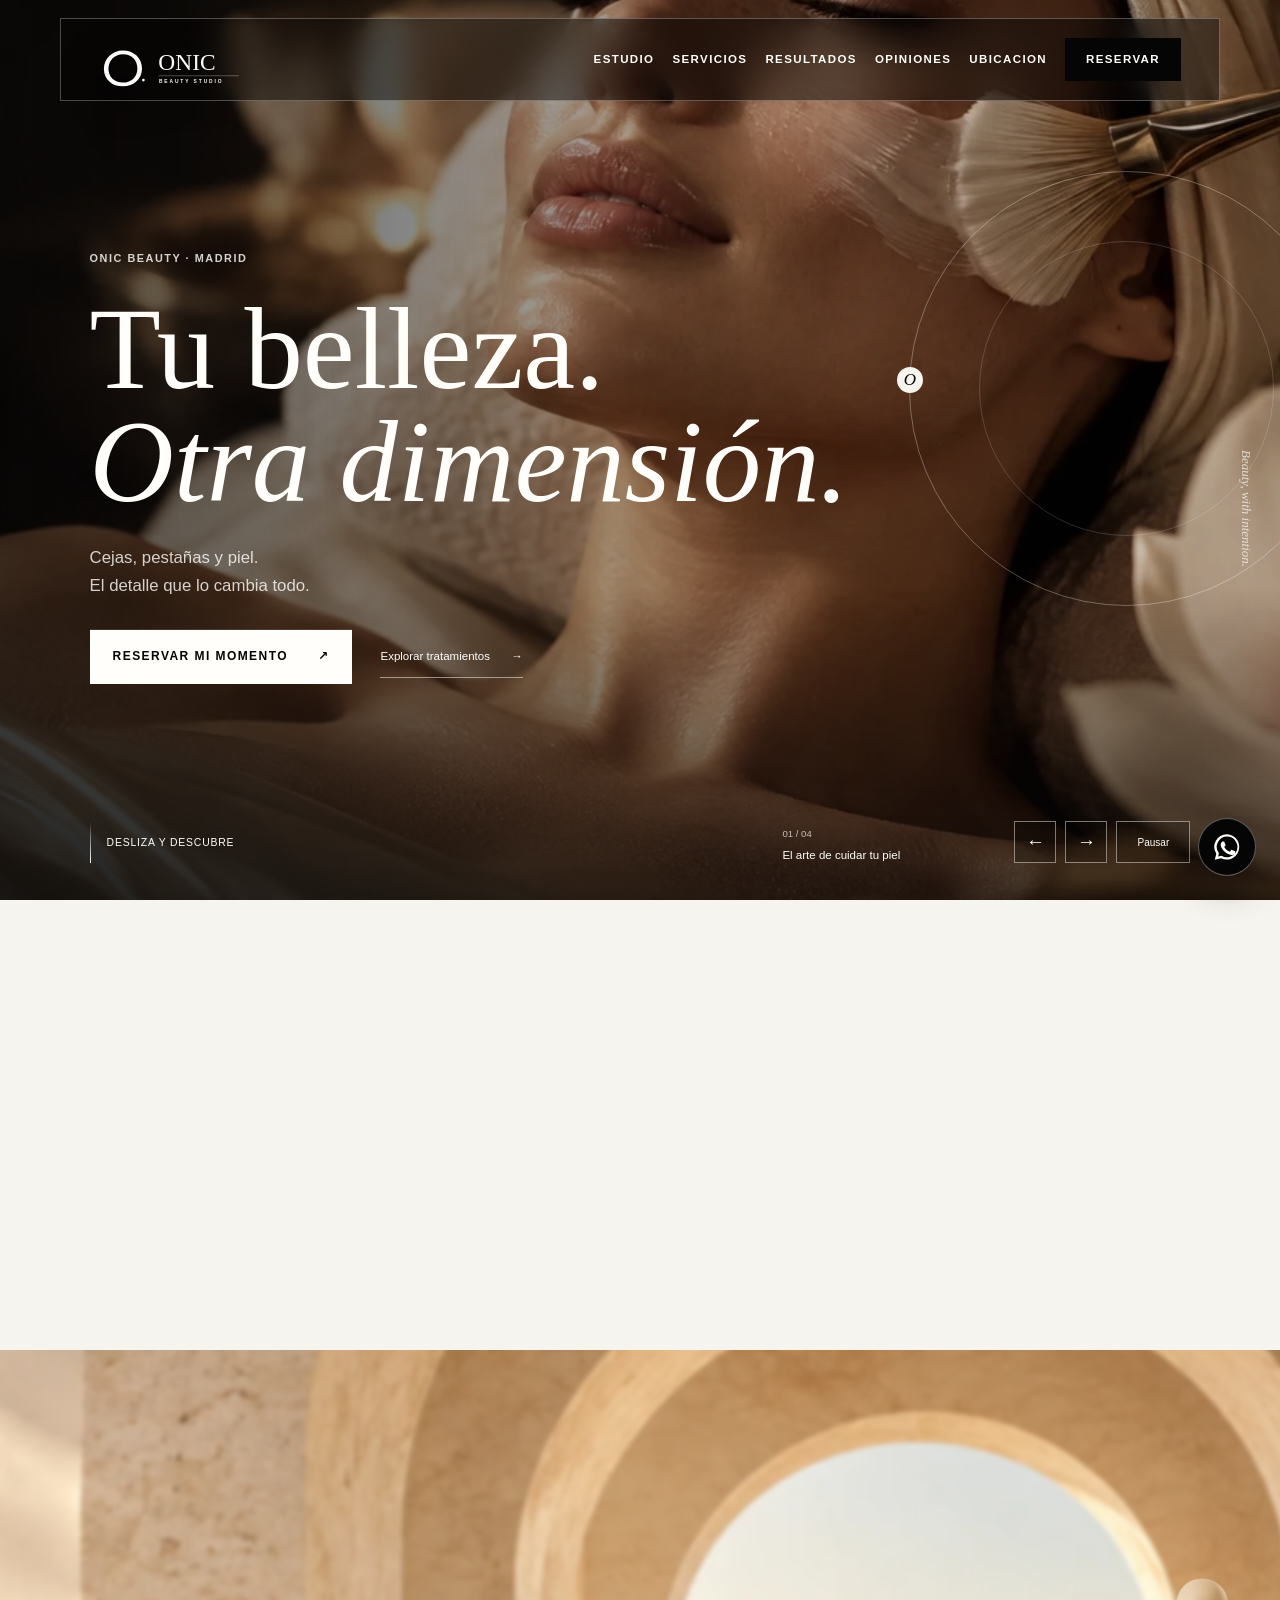
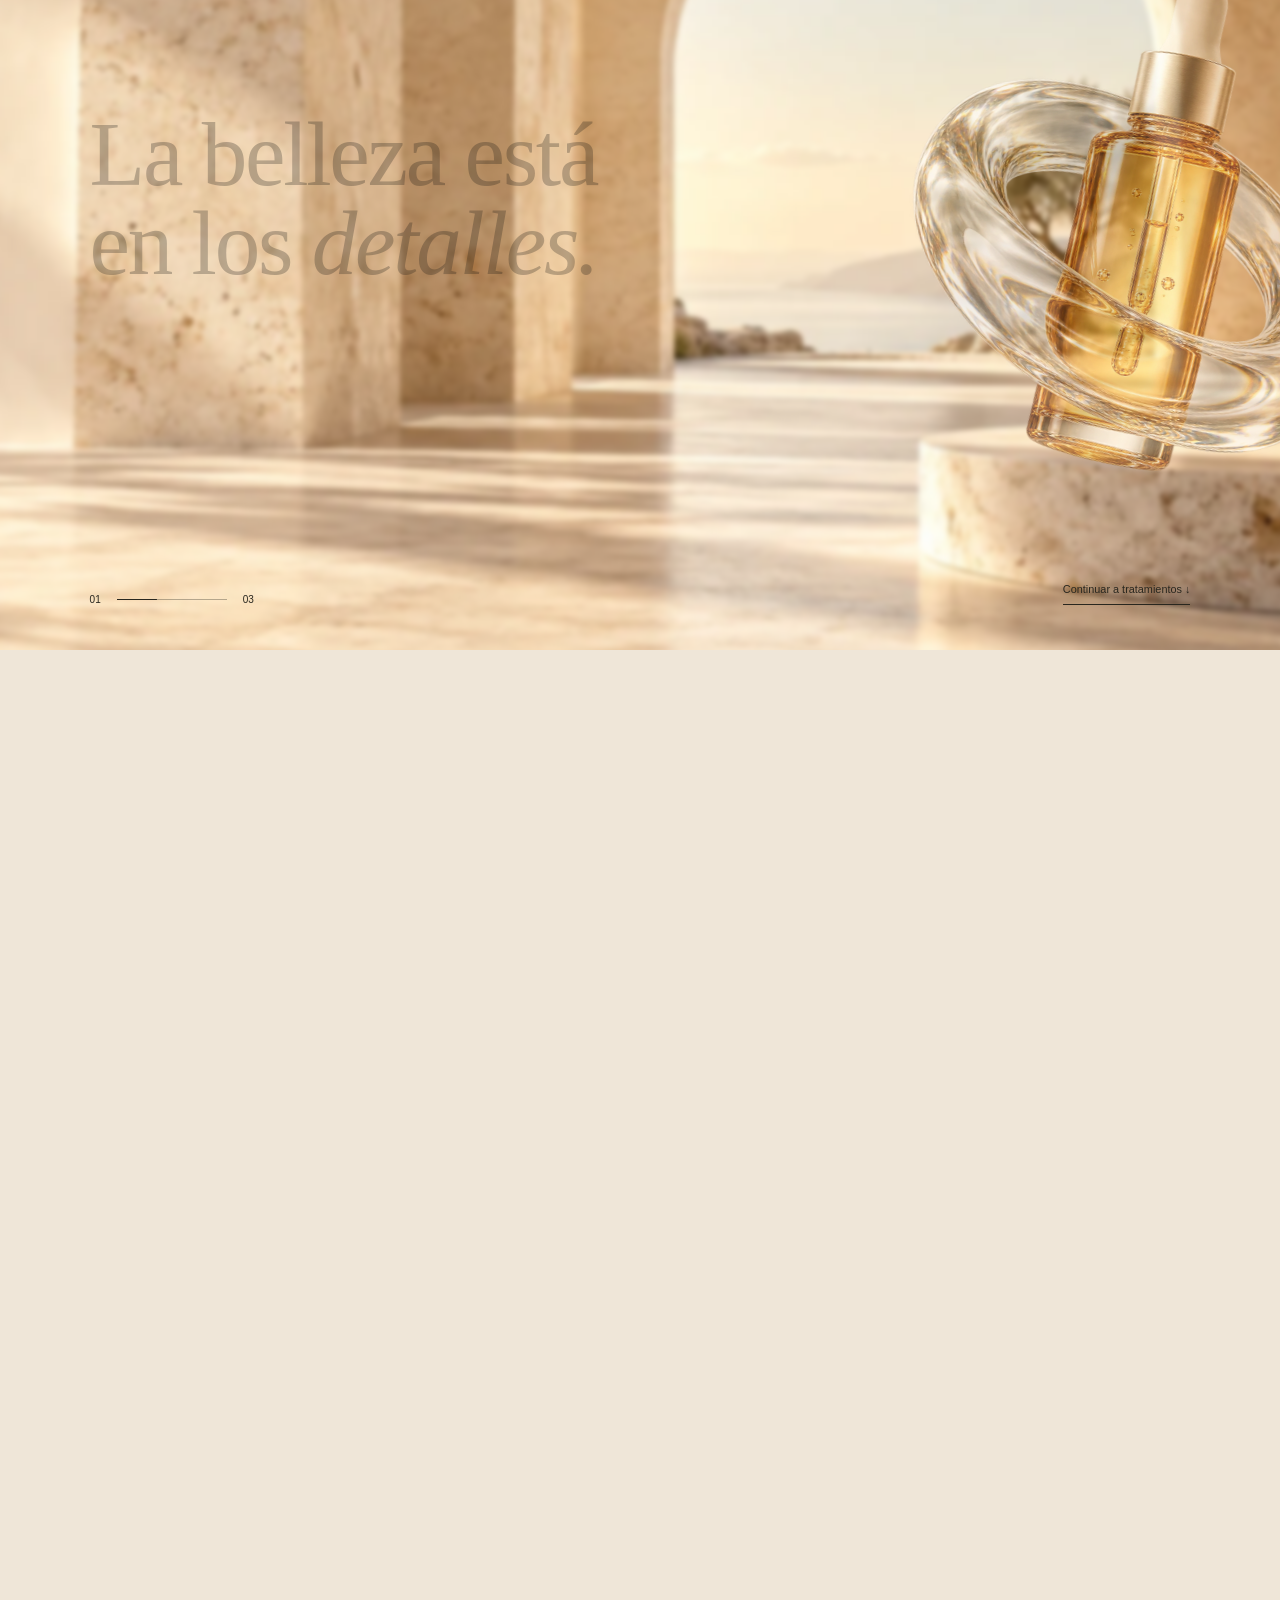
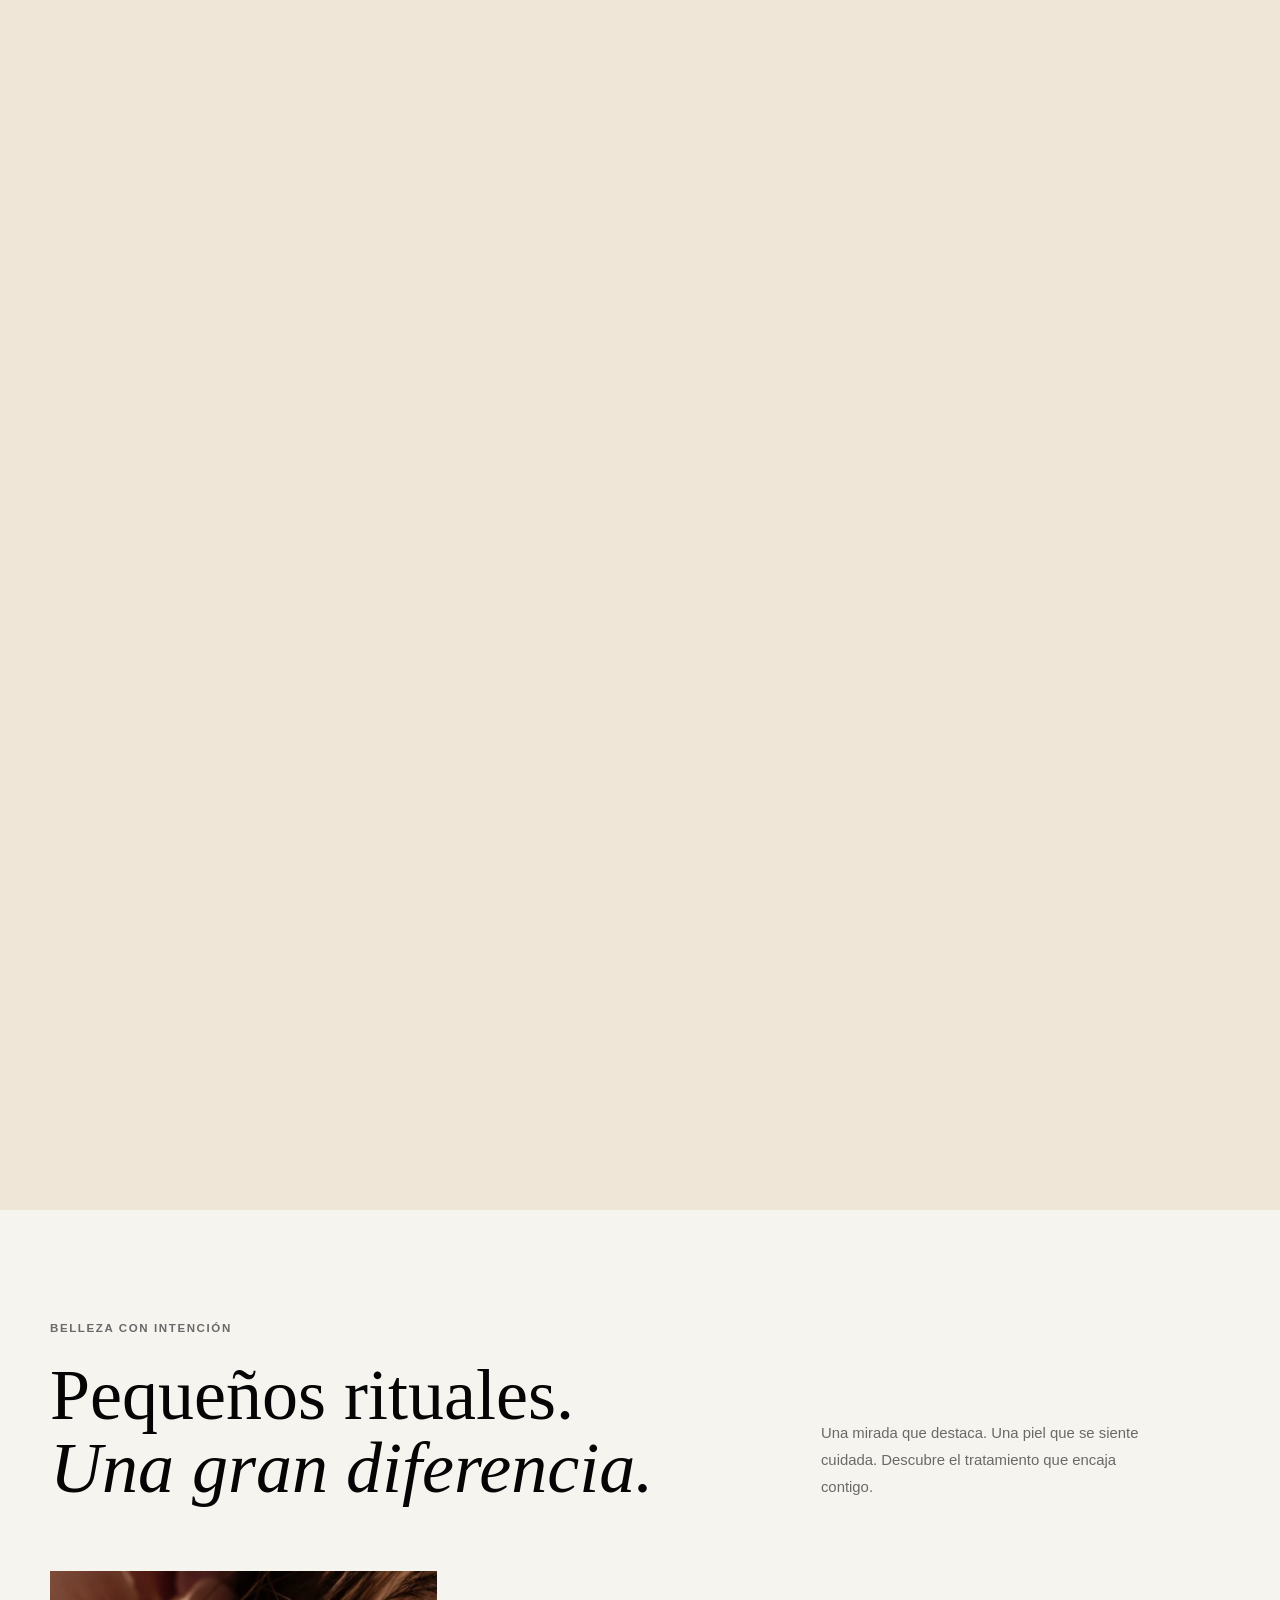
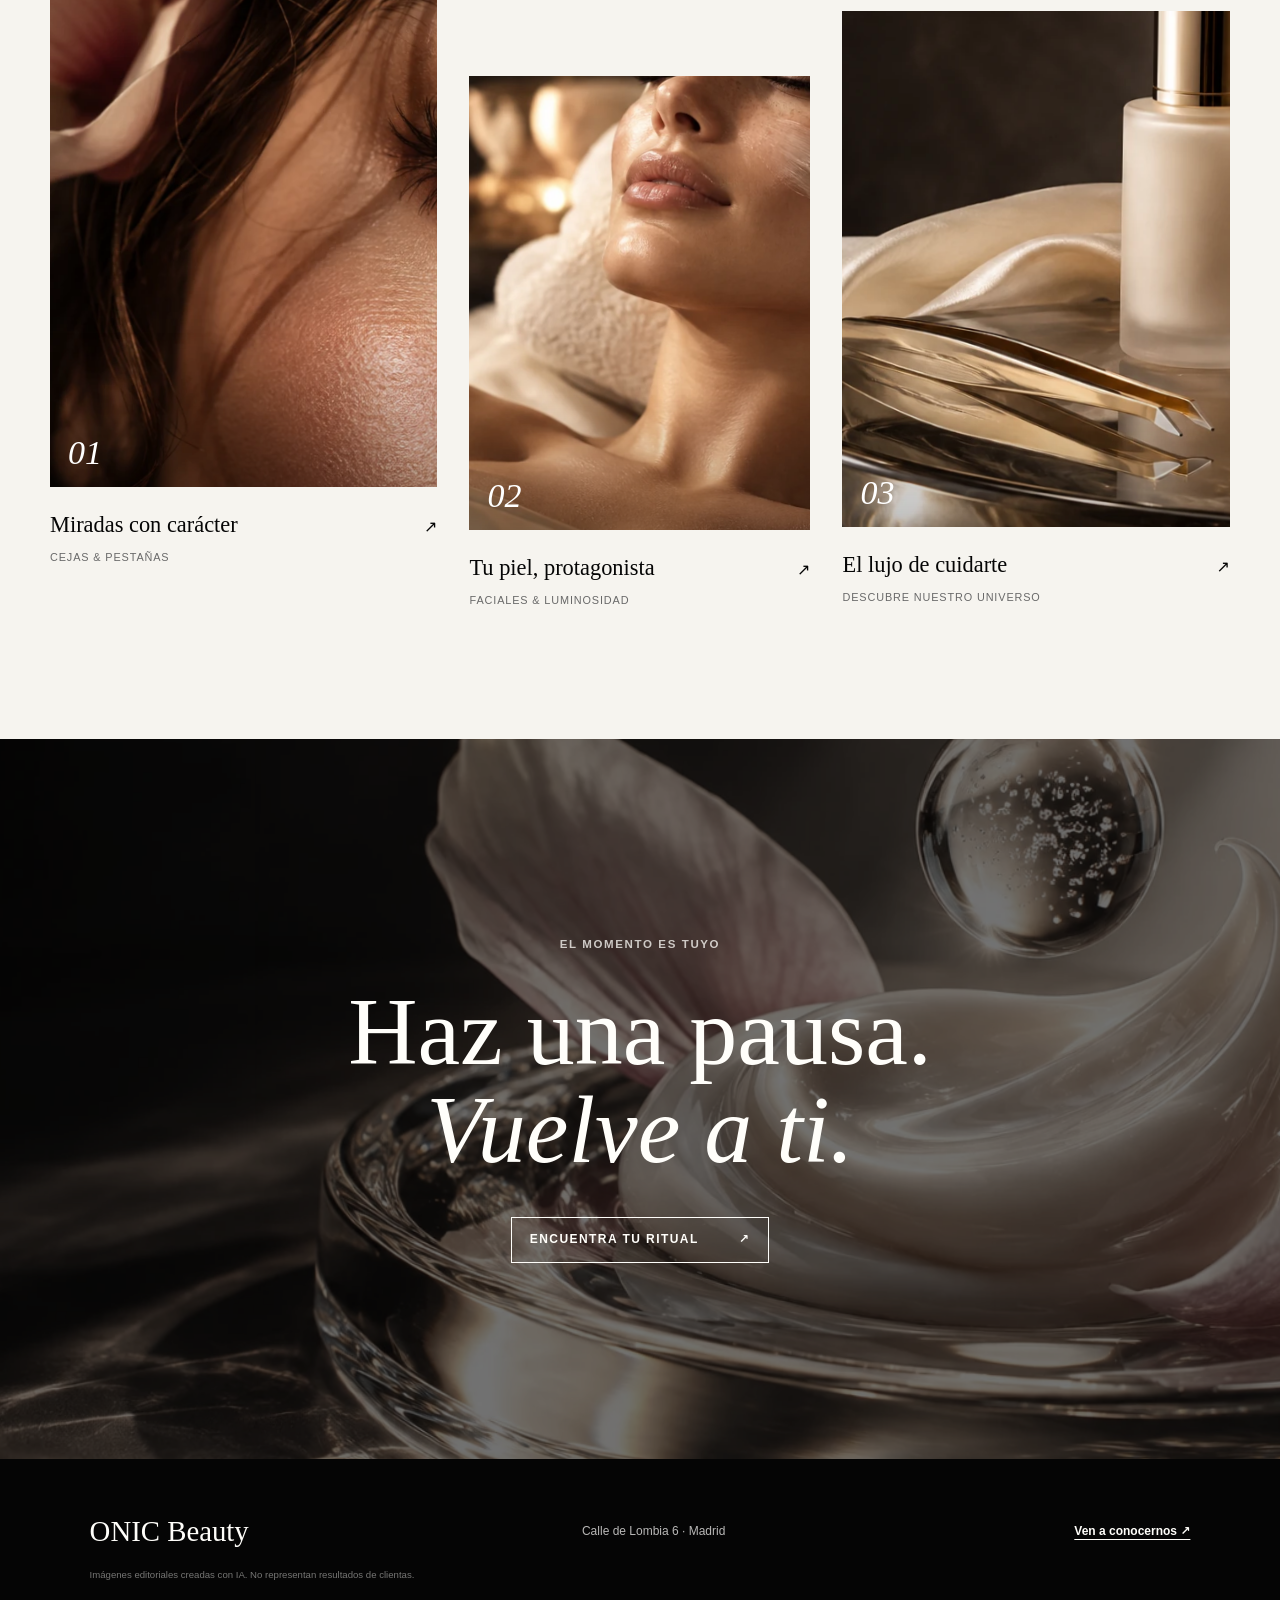
==== commit b1886f92: "Replace stock photographs with original ONIC Beauty editorial imagery" ====
--- a/index.html
+++ b/index.html
@@ -10,11 +10,11 @@
     />
     <meta name="theme-color" content="#070b0a" />
     <link rel="preload" href="assets/logo-onic.svg" as="image" />
-    <link rel="preconnect" href="https://images.unsplash.com" />
-    <link rel="preload" as="image" href="https://images.unsplash.com/photo-1570172619644-dfd03ed5d881?auto=format&amp;fit=crop&amp;w=1800&amp;q=85" />
+    <link rel="preload" as="image" href="assets/beauty-facial.webp" media="(min-width: 720px)" />
+    <link rel="preload" as="image" href="assets/beauty-facial-mobile.webp" media="(max-width: 719px)" />
     <link rel="icon" href="assets/logo-onic.svg" type="image/svg+xml" />
     <link rel="stylesheet" href="styles.css" />
-    <link rel="stylesheet" href="motion.css?v=20261016-5" />
+    <link rel="stylesheet" href="motion.css?v=20261016-6" />
   </head>
   <body class="home-video-page">
     <header class="site-header video-header">
@@ -41,16 +41,16 @@
       <section class="cover-story" aria-label="Bienvenida a ONIC Beauty">
         <div class="video-cover treatment-demo cover-sticky" data-cover data-parallax-scene>
           <div class="demo-slide is-active" data-cover-slide data-caption="El arte de cuidar tu piel">
-            <img data-parallax="76" data-tilt="0.8" data-depth="18" fetchpriority="high" src="https://images.unsplash.com/photo-1570172619644-dfd03ed5d881?auto=format&amp;fit=crop&amp;w=1800&amp;q=85" alt="Un momento de cuidado facial" width="1800" height="1200" />
+            <picture><source media="(max-width: 719px)" srcset="assets/beauty-facial-mobile.webp" /><img data-parallax="76" data-tilt="0.8" data-depth="18" fetchpriority="high" src="assets/beauty-facial.webp" alt="Un momento de cuidado facial" width="1800" height="1200" /></picture>
           </div>
           <div class="demo-slide" data-cover-slide data-caption="Un momento solo para ti" aria-hidden="true">
-            <img data-parallax="76" data-tilt="-0.8" data-depth="18" src="assets/onic-beauty-editorial.webp" alt="La calma de un ritual de belleza" width="1800" height="1200" />
+            <img data-parallax="76" data-tilt="-0.8" data-depth="18" src="assets/beauty-textures.webp" alt="La calma de un ritual de belleza" width="1800" height="1200" />
           </div>
           <div class="demo-slide" data-cover-slide data-caption="La belleza está en los detalles" aria-hidden="true">
-            <img data-parallax="76" data-tilt="0.8" data-depth="18" src="https://images.unsplash.com/photo-1595476108010-b4d1f102b1b1?auto=format&amp;fit=crop&amp;w=1800&amp;q=85" alt="Inspiración de belleza natural" width="1800" height="1200" />
+            <img data-parallax="76" data-tilt="0.8" data-depth="18" src="assets/beauty-brows.webp" alt="Inspiración de belleza natural" width="1800" height="1200" />
           </div>
           <div class="demo-slide" data-cover-slide data-caption="Tu próximo ritual empieza aquí" aria-hidden="true">
-            <img data-parallax="76" data-tilt="-0.8" data-depth="18" src="https://images.unsplash.com/photo-1522335789203-aabd1fc54bc9?auto=format&amp;fit=crop&amp;w=1800&amp;q=85" alt="Texturas y productos de belleza" width="1800" height="1200" />
+            <img data-parallax="76" data-tilt="-0.8" data-depth="18" src="assets/beauty-tools.webp" alt="Texturas y productos de belleza" width="1800" height="1200" />
           </div>
           <div class="video-shade" aria-hidden="true"></div>
           <div class="cover-orbit" aria-hidden="true"><span>O</span></div>
@@ -105,17 +105,17 @@
         </div>
         <div class="treatment-grid">
           <a class="treatment-item" href="servicios.html" data-reveal>
-            <div class="treatment-photo" data-parallax-scene><img data-parallax="52" data-tilt="0.8" data-depth="8" src="https://images.unsplash.com/photo-1595476108010-b4d1f102b1b1?auto=format&amp;fit=crop&amp;w=900&amp;q=85" alt="Inspiración para tu ritual de belleza" loading="lazy" width="900" height="1200" /><span class="photo-index" aria-hidden="true">01</span></div>
+            <div class="treatment-photo" data-parallax-scene><img data-parallax="52" data-tilt="0.8" data-depth="8" src="assets/beauty-brows.webp" alt="Inspiración para tu ritual de belleza" loading="lazy" width="900" height="1200" /><span class="photo-index" aria-hidden="true">01</span></div>
             <div class="treatment-label"><h3>Miradas con carácter</h3><span aria-hidden="true">↗</span></div>
             <p>Cejas &amp; pestañas</p>
           </a>
           <a class="treatment-item" href="servicios.html" data-reveal>
-            <div class="treatment-photo" data-parallax-scene><img data-parallax="-42" data-tilt="-0.8" data-depth="12" src="https://images.unsplash.com/photo-1570172619644-dfd03ed5d881?auto=format&amp;fit=crop&amp;w=900&amp;q=85" alt="Masaje facial como inspiración de cuidado" loading="lazy" width="900" height="1200" /><span class="photo-index" aria-hidden="true">02</span></div>
+            <div class="treatment-photo" data-parallax-scene><img data-parallax="-42" data-tilt="-0.8" data-depth="12" src="assets/beauty-facial.webp" alt="Masaje facial como inspiración de cuidado" loading="lazy" width="900" height="1200" /><span class="photo-index" aria-hidden="true">02</span></div>
             <div class="treatment-label"><h3>Tu piel, protagonista</h3><span aria-hidden="true">↗</span></div>
             <p>Faciales &amp; luminosidad</p>
           </a>
           <a class="treatment-item" href="estudio.html" data-reveal>
-            <div class="treatment-photo" data-parallax-scene><img data-parallax="62" data-tilt="0.8" data-depth="6" src="https://images.unsplash.com/photo-1522335789203-aabd1fc54bc9?auto=format&amp;fit=crop&amp;w=900&amp;q=85" alt="Detalles y herramientas de belleza" loading="lazy" width="900" height="1200" /><span class="photo-index" aria-hidden="true">03</span></div>
+            <div class="treatment-photo" data-parallax-scene><img data-parallax="62" data-tilt="0.8" data-depth="6" src="assets/beauty-tools.webp" alt="Detalles y herramientas de belleza" loading="lazy" width="900" height="1200" /><span class="photo-index" aria-hidden="true">03</span></div>
             <div class="treatment-label"><h3>El lujo de cuidarte</h3><span aria-hidden="true">↗</span></div>
             <p>Descubre nuestro universo</p>
           </a>
@@ -123,7 +123,7 @@
       </section>
 
       <section class="ritual-banner" data-parallax-scene aria-label="Tu momento ONIC">
-        <img data-parallax="85" data-tilt="-0.8" src="assets/onic-beauty-editorial.webp" alt="Un instante de calma e inspiración" loading="lazy" width="1800" height="1200" />
+        <img data-parallax="85" data-tilt="-0.8" src="assets/beauty-textures.webp" alt="Un instante de calma e inspiración" loading="lazy" width="1800" height="1200" />
         <div class="ritual-banner-shade" aria-hidden="true"></div>
         <div class="ritual-banner-content" data-reveal>
           <p class="eyebrow">El momento es tuyo</p>
@@ -133,7 +133,7 @@
       </section>
     </main>
 
-    <footer class="site-footer home-footer"><strong>ONIC Beauty</strong><span>Calle de Lombia 6 · Madrid</span><a href="ubicacion.html">Ven a conocernos ↗</a><small>Fotografías de inspiración e imagen editorial creada con IA.</small></footer>
+    <footer class="site-footer home-footer"><strong>ONIC Beauty</strong><span>Calle de Lombia 6 · Madrid</span><a href="ubicacion.html">Ven a conocernos ↗</a><small>Imágenes editoriales creadas con IA. No representan resultados de clientas.</small></footer>
 
     <a
       class="whatsapp-float"
@@ -145,6 +145,6 @@
       </svg>
     </a>
 
-    <script src="script.js?v=20261016-5"></script>
+    <script src="script.js?v=20261016-6"></script>
   </body>
 </html>
--- a/motion.css
+++ b/motion.css
@@ -7,6 +7,7 @@
 .cover-sticky .demo-slide { animation: none; opacity: 0; transition: opacity 1.3s ease; pointer-events: none; }
 .cover-sticky .demo-slide:first-child, .cover-sticky .demo-slide.is-active { opacity: 0; }
 .cover-sticky .demo-slide.is-active { opacity: 1; }
+.cover-sticky .demo-slide picture { position: absolute; inset: 0; }
 [data-parallax-scene] { position: relative; }
 .cover-sticky[data-parallax-scene] { position: sticky; }
 .cover-sticky .demo-slide img,
@@ -30,8 +31,8 @@
 .photo-editorial { display: grid; grid-template-columns: 1fr .58fr; align-items: center; gap: 6%; padding-top: 22px; padding-bottom: 50px; }
 .editorial-photo { margin: 0; overflow: hidden; isolation: isolate; background: #dedad1; aspect-ratio: 4 / 3; }
 .editorial-photo.portrait { aspect-ratio: 4 / 5; margin-top: 60px; }
-.editorial-photo img { filter: saturate(.65); }
-.editorial-photo.portrait img[src*="onic-beauty-editorial"] { object-position: 82% center; }
+.editorial-photo img { filter: saturate(.95); }
+.editorial-photo.portrait img[src*="beauty-textures"] { object-position: 82% center; }
 .editorial-photo::after { content: ''; position: absolute; inset: 0; border: 1px solid rgba(255,255,255,.15); pointer-events: none; }
 .editorial-photo figcaption { position: absolute; z-index: 1; bottom: 22px; left: 24px; color: white; font: italic 2rem Georgia, serif; text-shadow: 0 1px 15px rgba(0,0,0,.8); }
 .photo-note { margin: 16px 0 0; font-size: .62rem; color: var(--lux-muted); }
@@ -39,7 +40,7 @@
 .panorama-section { padding-block: 10px 40px; }
 .panorama-section .editorial-photo { aspect-ratio: 2.8 / 1; }
 .panorama-section .photo-note { text-align: right; }
-.cover-sticky .demo-slide img { object-position: 60% center; filter: saturate(0.65) contrast(1.03); }
+.cover-sticky .demo-slide img { object-position: 65% center; filter: saturate(.95) contrast(1.03); }
 .cover-sticky .video-shade { z-index: 1; pointer-events: none; background: linear-gradient(90deg, rgba(5, 5, 5, .72), rgba(5, 5, 5, .23) 66%), linear-gradient(0deg, rgba(5, 5, 5, .65), transparent 35%); }
 .cover-content { position: absolute; z-index: 3; left: max(7vw, calc((100vw - 1200px) / 2)); top: 50%; width: min(850px, 85%); transform: translate3d(0, calc(-46% - var(--cover-progress) * 42px), 0); }
 .cover-content .eyebrow { color: rgba(255, 254, 250, .82); font-size: .68rem; margin-bottom: 25px; }
@@ -80,7 +81,7 @@
 .treatment-item:nth-child(3) { margin-top: 40px; }
 .treatment-photo { aspect-ratio: 3 / 4; overflow: hidden; background: #dedad1; isolation: isolate; }
 .treatment-photo::after { content: ''; position: absolute; inset: 0; background: linear-gradient(transparent 70%, rgba(0, 0, 0, .25)); pointer-events: none; }
-.treatment-photo img { filter: saturate(.65); transition: filter 500ms ease; }
+.treatment-photo img { filter: saturate(.95); transition: filter 500ms ease; }
 .treatment-item:hover img { filter: saturate(1); }
 .photo-index { position: absolute; bottom: 15px; left: 18px; color: white; font: italic 34px Georgia, serif; z-index: 1; }
 .treatment-label { display: flex; align-items: baseline; justify-content: space-between; gap: 12px; padding-top: 22px; }
@@ -229,3 +230,5 @@
   .film-product { top: 15%; height: 85%; width: 64%; right: -17%; }
   .film-skip, .film-progress { bottom: 18px; }
 }
+
+.image-credit { display: block; grid-column: 1 / -1; font-size: .62rem; color: rgba(255,254,250,.6); margin-top: 12px; }
